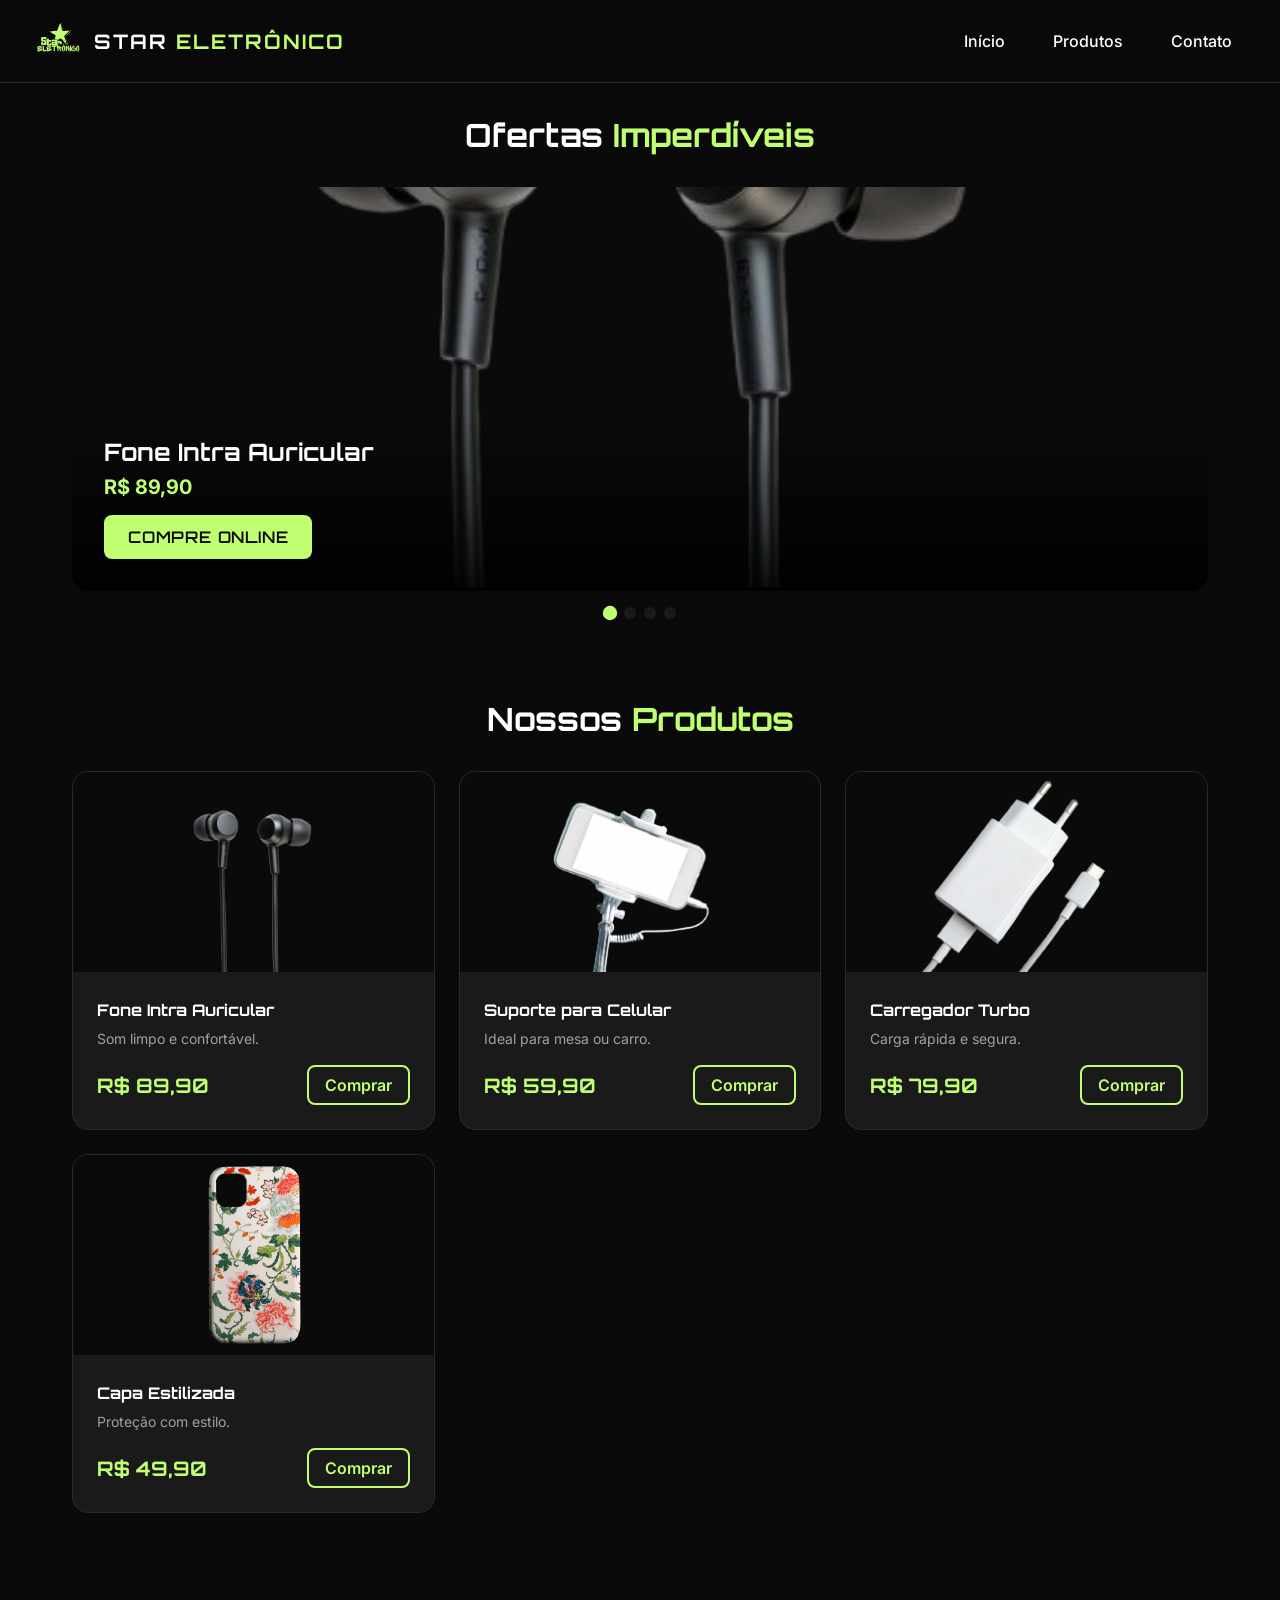
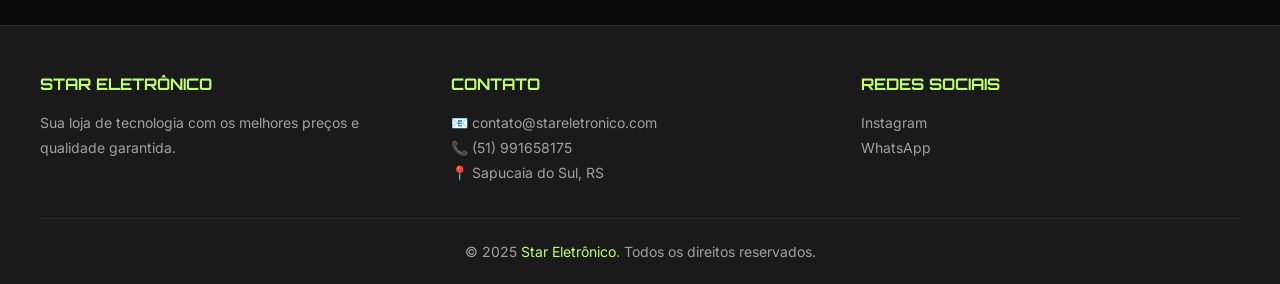
==== index.html @ 9b37cdba "repo star" ====
<!DOCTYPE html>
<html lang="pt-BR">
<head>
  <meta charset="UTF-8">
  <meta name="viewport" content="width=device-width, initial-scale=1.0">
  <title>Star Eletrônico | Sua Loja de Tecnologia</title>
  <meta name="description" content="Star Eletrônico - Sua loja de eletrônicos com os melhores preços.">

  <!-- Fonts -->
  <link href="https://fonts.googleapis.com/css2?family=Orbitron:wght@400;700;900&family=Inter:wght@400;500;600&display=swap" rel="stylesheet">

  <!-- CSS -->
  <link rel="stylesheet" href="style.css">
</head>
<body>

<!-- ================= NAVBAR ================= -->
<nav class="navbar">
  <div class="navbar-brand">
    <img src="logo.png" alt="Star Eletrônico" class="navbar-logo">
    <div class="navbar-title">STAR <span>ELETRÔNICO</span></div>
  </div>
  <div class="navbar-links">
    <a href="#inicio">Início</a>
    <a href="#produtos">Produtos</a>
    <a href="#contato">Contato</a>
  </div>
</nav>

<!-- ================= CAROUSEL ================= -->
<section class="carousel-section" id="inicio">
  <h2>Ofertas <span>Imperdíveis</span></h2>

  <div class="carousel-container">
    <div class="carousel-track" id="carouselTrack">

      <!-- Slide 1 -->
      <div class="carousel-slide">
        <img src="foneintra.jpg" alt="Fone Intra Auricular">
        <div class="carousel-overlay">
          <h3>Fone Intra Auricular</h3>
          <p>R$ 89,90</p>
          <a class="btn-primary"
             href="https://wa.me/5551991658175?text=Olá,%20tenho%20interesse%20no%20produto:%20Fone%20Intra%20Auricular"
             target="_blank">
            Compre Online
          </a>
        </div>
      </div>

      <!-- Slide 2 -->
      <div class="carousel-slide">
        <img src="suporte.jpg" alt="Suporte para Celular">
        <div class="carousel-overlay">
          <h3>Suporte para Celular</h3>
          <p>R$ 59,90</p>
          <a class="btn-primary"
             href="https://wa.me/5551991658175?text=Olá,%20tenho%20interesse%20no%20produto:%20Suporte%20para%20Celular"
             target="_blank">
            Compre Online
          </a>
        </div>
      </div>

      <!-- Slide 3 -->
      <div class="carousel-slide">
        <img src="carregador.jpg" alt="Carregador Turbo">
        <div class="carousel-overlay">
          <h3>Carregador Turbo</h3>
          <p>R$ 79,90</p>
          <a class="btn-primary"
             href="https://wa.me/5551991658175?text=Olá,%20tenho%20interesse%20no%20produto:%20Carregador%20Turbo"
             target="_blank">
            Compre Online
          </a>
        </div>
      </div>

      <!-- Slide 4 -->
      <div class="carousel-slide">
        <img src="pelicula.jpg" alt="Película Premium">
        <div class="carousel-overlay">
          <h3>Película Premium</h3>
          <p>R$ 39,90</p>
          <a class="btn-primary"
             href="https://wa.me/5551991658175?text=Olá,%20tenho%20interesse%20no%20produto:%20Película%20Premium"
             target="_blank">
            Compre Online
          </a>
        </div>
      </div>

    </div>
  </div>

  <!-- Dots -->
  <div class="carousel-dots" id="carouselDots"></div>
</section>

<!-- ================= PRODUCTS ================= -->
<section class="products-section" id="produtos">
  <h2>Nossos <span>Produtos</span></h2>

  <div class="products-grid">

    <div class="product-card">
      <img src="foneintra.jpg" alt="Fone Intra Auricular">
      <div class="product-info">
        <h3>Fone Intra Auricular</h3>
        <p>Som limpo e confortável.</p>
        <div class="product-price">
          <span class="price">R$ 89,90</span>
          <a class="btn-buy"
             href="https://wa.me/5551991658175?text=Olá,%20tenho%20interesse%20no%20produto:%20Fone%20Intra%20Auricular"
             target="_blank">
            Comprar
          </a>
        </div>
      </div>
    </div>

    <div class="product-card">
      <img src="suporte.jpg" alt="Suporte para Celular">
      <div class="product-info">
        <h3>Suporte para Celular</h3>
        <p>Ideal para mesa ou carro.</p>
        <div class="product-price">
          <span class="price">R$ 59,90</span>
          <a class="btn-buy"
             href="https://wa.me/5551991658175?text=Olá,%20tenho%20interesse%20no%20produto:%20Suporte%20para%20Celular"
             target="_blank">
            Comprar
          </a>
        </div>
      </div>
    </div>

    <div class="product-card">
      <img src="carregador.jpg" alt="Carregador Turbo">
      <div class="product-info">
        <h3>Carregador Turbo</h3>
        <p>Carga rápida e segura.</p>
        <div class="product-price">
          <span class="price">R$ 79,90</span>
          <a class="btn-buy"
             href="https://wa.me/5551991658175?text=Olá,%20tenho%20interesse%20no%20produto:%20Carregador%20Turbo"
             target="_blank">
            Comprar
          </a>
        </div>
      </div>
    </div>

    <div class="product-card">
      <img src="capa.jpg" alt="Capa Estilizada">
      <div class="product-info">
        <h3>Capa Estilizada</h3>
        <p>Proteção com estilo.</p>
        <div class="product-price">
          <span class="price">R$ 49,90</span>
          <a class="btn-buy"
             href="https://wa.me/5551991658175?text=Olá,%20tenho%20interesse%20no%20produto:%20Capa%20Estilizada"
             target="_blank">
            Comprar
          </a>
        </div>
      </div>
    </div>

  </div>
</section>

<!-- ================= FOOTER (IDÊNTICO AO SEGUNDO CÓDIGO) ================= -->
<footer id="contato">
  <div class="footer-content">
    <div class="footer-section">
      <h4>STAR ELETRÔNICO</h4>
      <p>Sua loja de tecnologia com os melhores preços e qualidade garantida.</p>
    </div>

    <div class="footer-section">
      <h4>CONTATO</h4>
      <p>📧 contato@stareletronico.com</p>
      <p>📞 (51) 991658175</p>
      <p>📍 Sapucaia do Sul, RS</p>
    </div>

    

    <div class="footer-section">
      <h4>REDES SOCIAIS</h4>
      <a href="https://www.instagram.com/stareletronicos__">Instagram</a>
      <a href="https://wa.me/5551991658175">WhatsApp</a>
    </div>
  </div>

  <div class="footer-bottom">
    © 2025 <span>Star Eletrônico</span>. Todos os direitos reservados.
  </div>
</footer>

<!-- JS -->
<script src="script.js"></script>
</body>
</html>
---- style.css ----
* {
  margin: 0;
  padding: 0;
  box-sizing: border-box;
}

:root {
  --primary: #c1ff72;
  --background: #0a0a0a;
  --foreground: #ffffff;
  --muted: #1a1a1a;
  --muted-foreground: #a1a1a1;
  --border: #2a2a2a;
}

body {
  font-family: 'Inter', sans-serif;
  background-color: var(--background);
  color: var(--foreground);
  min-height: 100vh;
}

/* ================= NAVBAR ================= */
.navbar {
  display: flex;
  justify-content: space-between;
  align-items: center;
  padding: 1rem 2rem;
  background: rgba(10, 10, 10, 0.95);
  border-bottom: 1px solid var(--border);
  position: sticky;
  top: 0;
  z-index: 100;
  backdrop-filter: blur(10px);
}

.navbar-brand {
  display: flex;
  align-items: center;
  gap: 0.75rem;
}

.navbar-logo {
  height: 50px;
  width: auto;
}

.navbar-title {
  font-family: 'Orbitron', sans-serif;
  font-weight: 700;
  font-size: 1.25rem;
  letter-spacing: 0.1em;
}

.navbar-title span {
  color: var(--primary);
}

.navbar-links {
  display: flex;
  gap: 1rem;
}

.navbar-links a {
  color: var(--foreground);
  text-decoration: none;
  padding: 0.5rem 1rem;
  border-radius: 6px;
  transition: all 0.3s ease;
  font-weight: 500;
}

.navbar-links a:hover {
  background: var(--primary);
  color: var(--background);
}

/* ================= CAROUSEL ================= */
.carousel-section {
  padding: 2rem;
  max-width: 1200px;
  margin: 0 auto;
}

.carousel-section h2 {
  font-family: 'Orbitron', sans-serif;
  font-size: 2rem;
  text-align: center;
  margin-bottom: 2rem;
}

.carousel-section h2 span {
  color: var(--primary);
}

.carousel-container {
  position: relative;
  overflow: hidden;
  border-radius: 16px;
}

.carousel-track {
  display: flex;
  transition: transform 0.5s ease;
}

.carousel-slide {
  min-width: 100%;
  position: relative;
}

.carousel-slide img {
  width: 100%;
  height: 400px;
  object-fit: cover;
  border-radius: 16px;
}

.carousel-overlay {
  position: absolute;
  bottom: 0;
  left: 0;
  right: 0;
  padding: 2rem;
  background: linear-gradient(transparent, rgba(0,0,0,0.9));
  border-radius: 0 0 16px 16px;
}

.carousel-overlay h3 {
  font-family: 'Orbitron', sans-serif;
  font-size: 1.5rem;
  margin-bottom: 0.5rem;
}

.carousel-overlay p {
  color: var(--primary);
  font-size: 1.25rem;
  font-weight: 700;
  margin-bottom: 1rem;
}

.btn-primary {
  background: var(--primary);
  color: var(--background);
  border: none;
  padding: 0.75rem 1.5rem;
  border-radius: 8px;
  font-weight: 600;
  cursor: pointer;
  transition: all 0.3s ease;
  font-family: 'Orbitron', sans-serif;
  text-transform: uppercase;
  letter-spacing: 0.05em;
  text-decoration: none;
  display: inline-block;
}

.btn-primary:hover {
  transform: scale(1.05);
  box-shadow: 0 0 20px rgba(193, 255, 114, 0.5);
}

.carousel-dots {
  display: flex;
  justify-content: center;
  gap: 0.5rem;
  margin-top: 1rem;
}

.carousel-dot {
  width: 12px;
  height: 12px;
  border-radius: 50%;
  background: var(--muted);
  border: none;
  cursor: pointer;
  transition: all 0.3s ease;
}

.carousel-dot.active {
  background: var(--primary);
  transform: scale(1.2);
}

/* ================= PRODUCTS ================= */
.products-section {
  padding: 3rem 2rem;
  max-width: 1200px;
  margin: 0 auto;
}

.products-section h2 {
  font-family: 'Orbitron', sans-serif;
  font-size: 2rem;
  text-align: center;
  margin-bottom: 2rem;
}

.products-section h2 span {
  color: var(--primary);
}

.products-grid {
  display: grid;
  grid-template-columns: repeat(auto-fill, minmax(280px, 1fr));
  gap: 1.5rem;
}

.product-card {
  background: var(--muted);
  border-radius: 16px;
  overflow: hidden;
  border: 1px solid var(--border);
  transition: all 0.3s ease;
}

.product-card:hover {
  transform: translateY(-8px);
  border-color: var(--primary);
  box-shadow: 0 20px 40px rgba(193, 255, 114, 0.1);
}

/* 🔧 AJUSTE TÉCNICO – IMAGENS PADRONIZADAS */
.product-card img {
  width: 100%;
  height: 200px;
  object-fit: contain;
  background: #0a0a0a;
}

.product-info {
  padding: 1.5rem;
}

.product-info h3 {
  font-family: 'Orbitron', sans-serif;
  font-size: 1rem;
  margin-bottom: 0.5rem;
}

.product-info p {
  color: var(--muted-foreground);
  font-size: 0.875rem;
  margin-bottom: 1rem;
  line-height: 1.5;
}

.product-price {
  display: flex;
  align-items: center;
  justify-content: space-between;
}

.price {
  color: var(--primary);
  font-size: 1.25rem;
  font-weight: 700;
  font-family: 'Orbitron', sans-serif;
}

.btn-buy {
  background: transparent;
  color: var(--primary);
  border: 2px solid var(--primary);
  padding: 0.5rem 1rem;
  border-radius: 8px;
  font-weight: 600;
  cursor: pointer;
  transition: all 0.3s ease;
  text-decoration: none;
}

.btn-buy:hover {
  background: var(--primary);
  color: var(--background);
}

/* ================= FOOTER ================= */
footer {
  background: var(--muted);
  border-top: 1px solid var(--border);
  padding: 3rem 2rem 1.5rem;
  margin-top: 4rem;
}

.footer-content {
  max-width: 1200px;
  margin: 0 auto;
  display: grid;
  grid-template-columns: repeat(auto-fit, minmax(200px, 1fr));
  gap: 2rem;
}

.footer-section h4 {
  font-family: 'Orbitron', sans-serif;
  color: var(--primary);
  margin-bottom: 1rem;
  font-size: 1rem;
}

.footer-section p,
.footer-section a {
  color: var(--muted-foreground);
  font-size: 0.875rem;
  line-height: 1.8;
  text-decoration: none;
  display: block;
}

.footer-section a:hover {
  color: var(--primary);
}

.footer-bottom {
  max-width: 1200px;
  margin: 2rem auto 0;
  padding-top: 1.5rem;
  border-top: 1px solid var(--border);
  text-align: center;
  color: var(--muted-foreground);
  font-size: 0.875rem;
}

.footer-bottom span {
  color: var(--primary);
}

/* ================= RESPONSIVE ================= */
@media (max-width: 768px) {
  .navbar {
    flex-direction: column;
    gap: 1rem;
  }

  .navbar-links {
    flex-wrap: wrap;
    justify-content: center;
  }

  .carousel-slide img {
    height: 250px;
  }

  .carousel-overlay h3 {
    font-size: 1.125rem;
  }
}
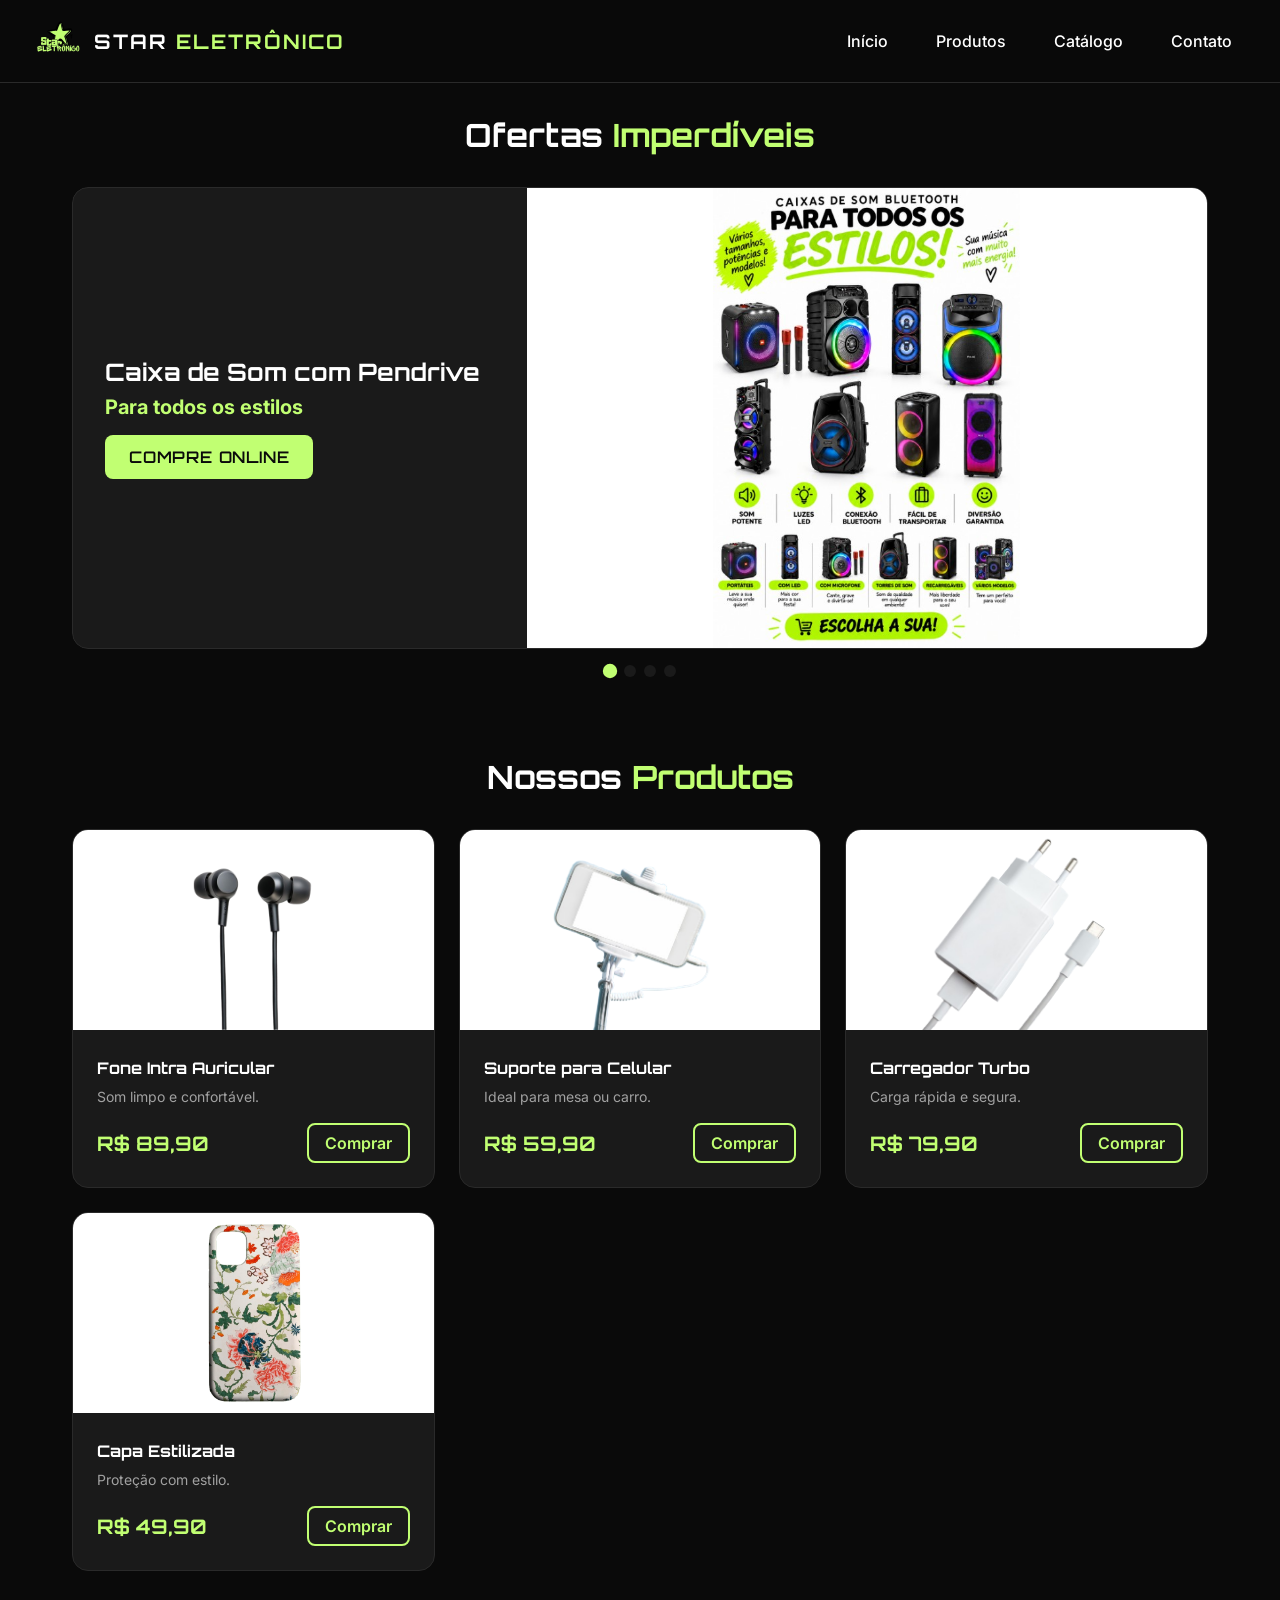
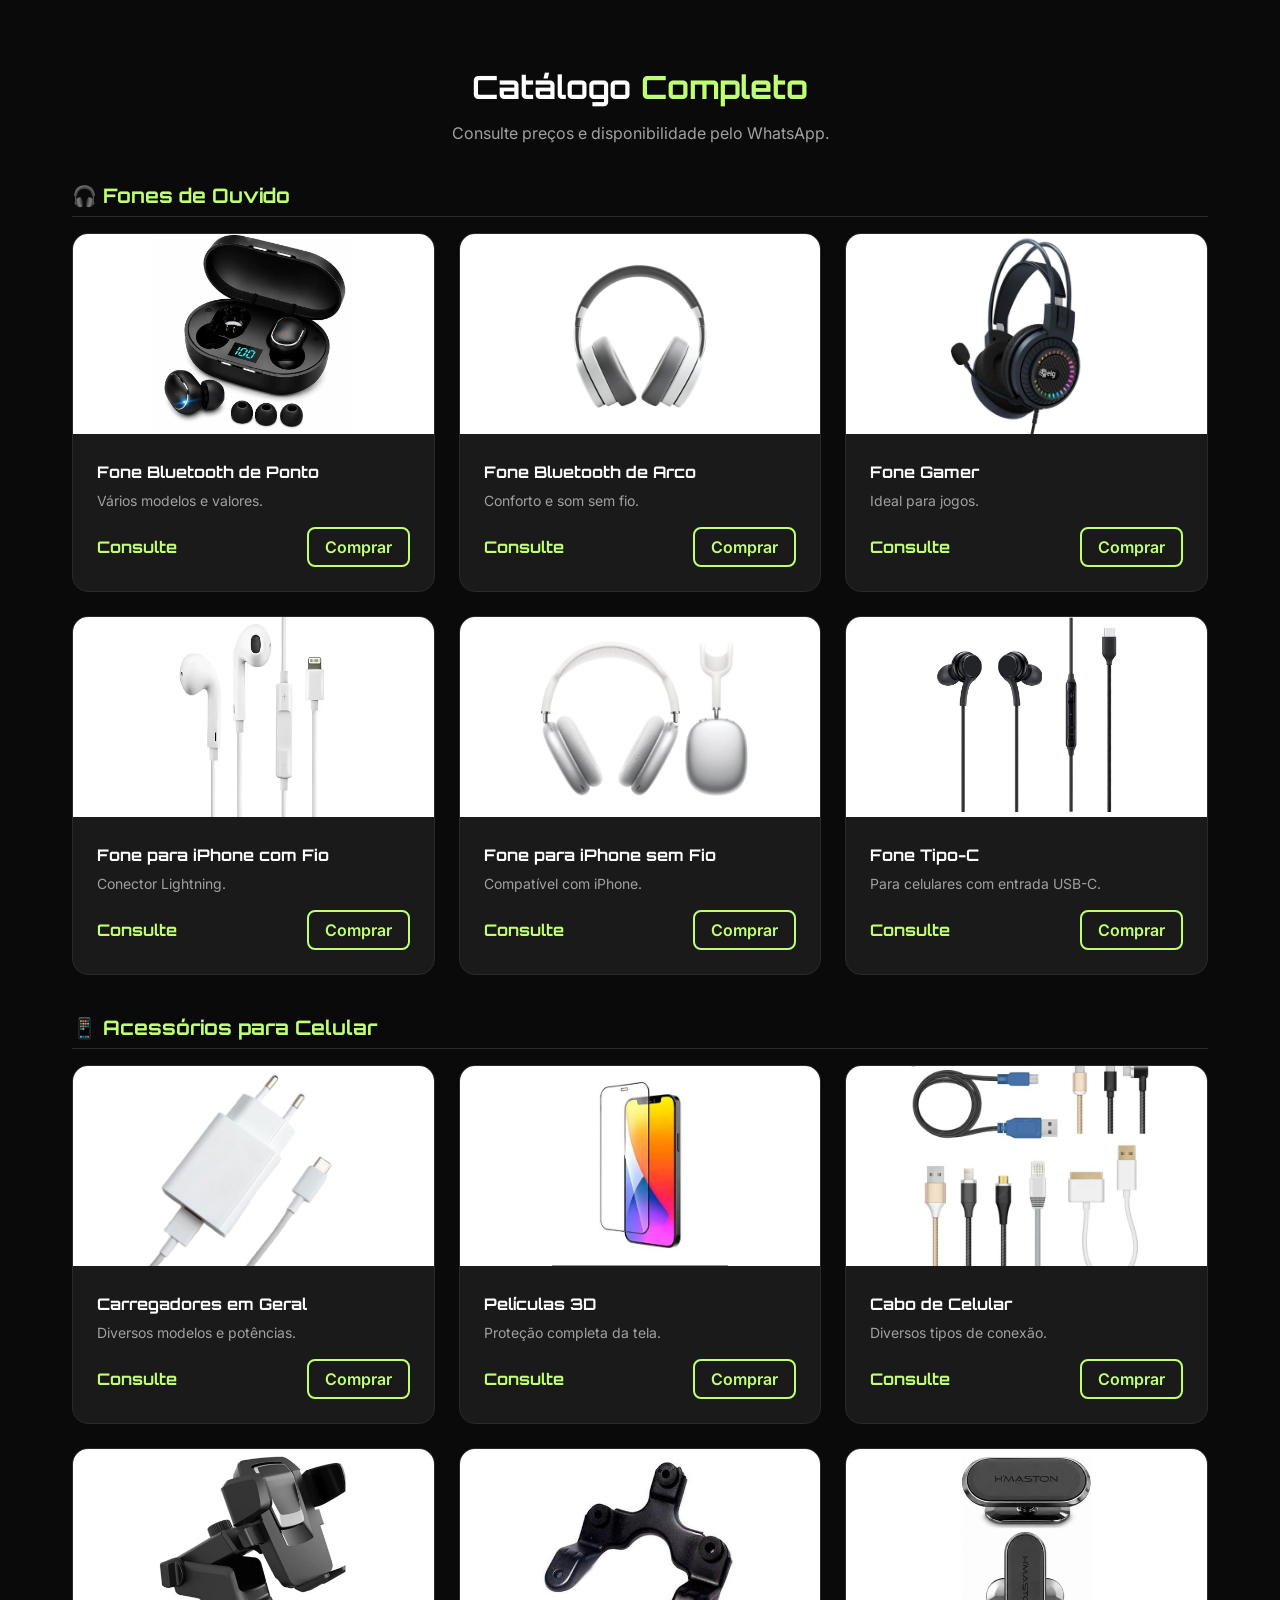
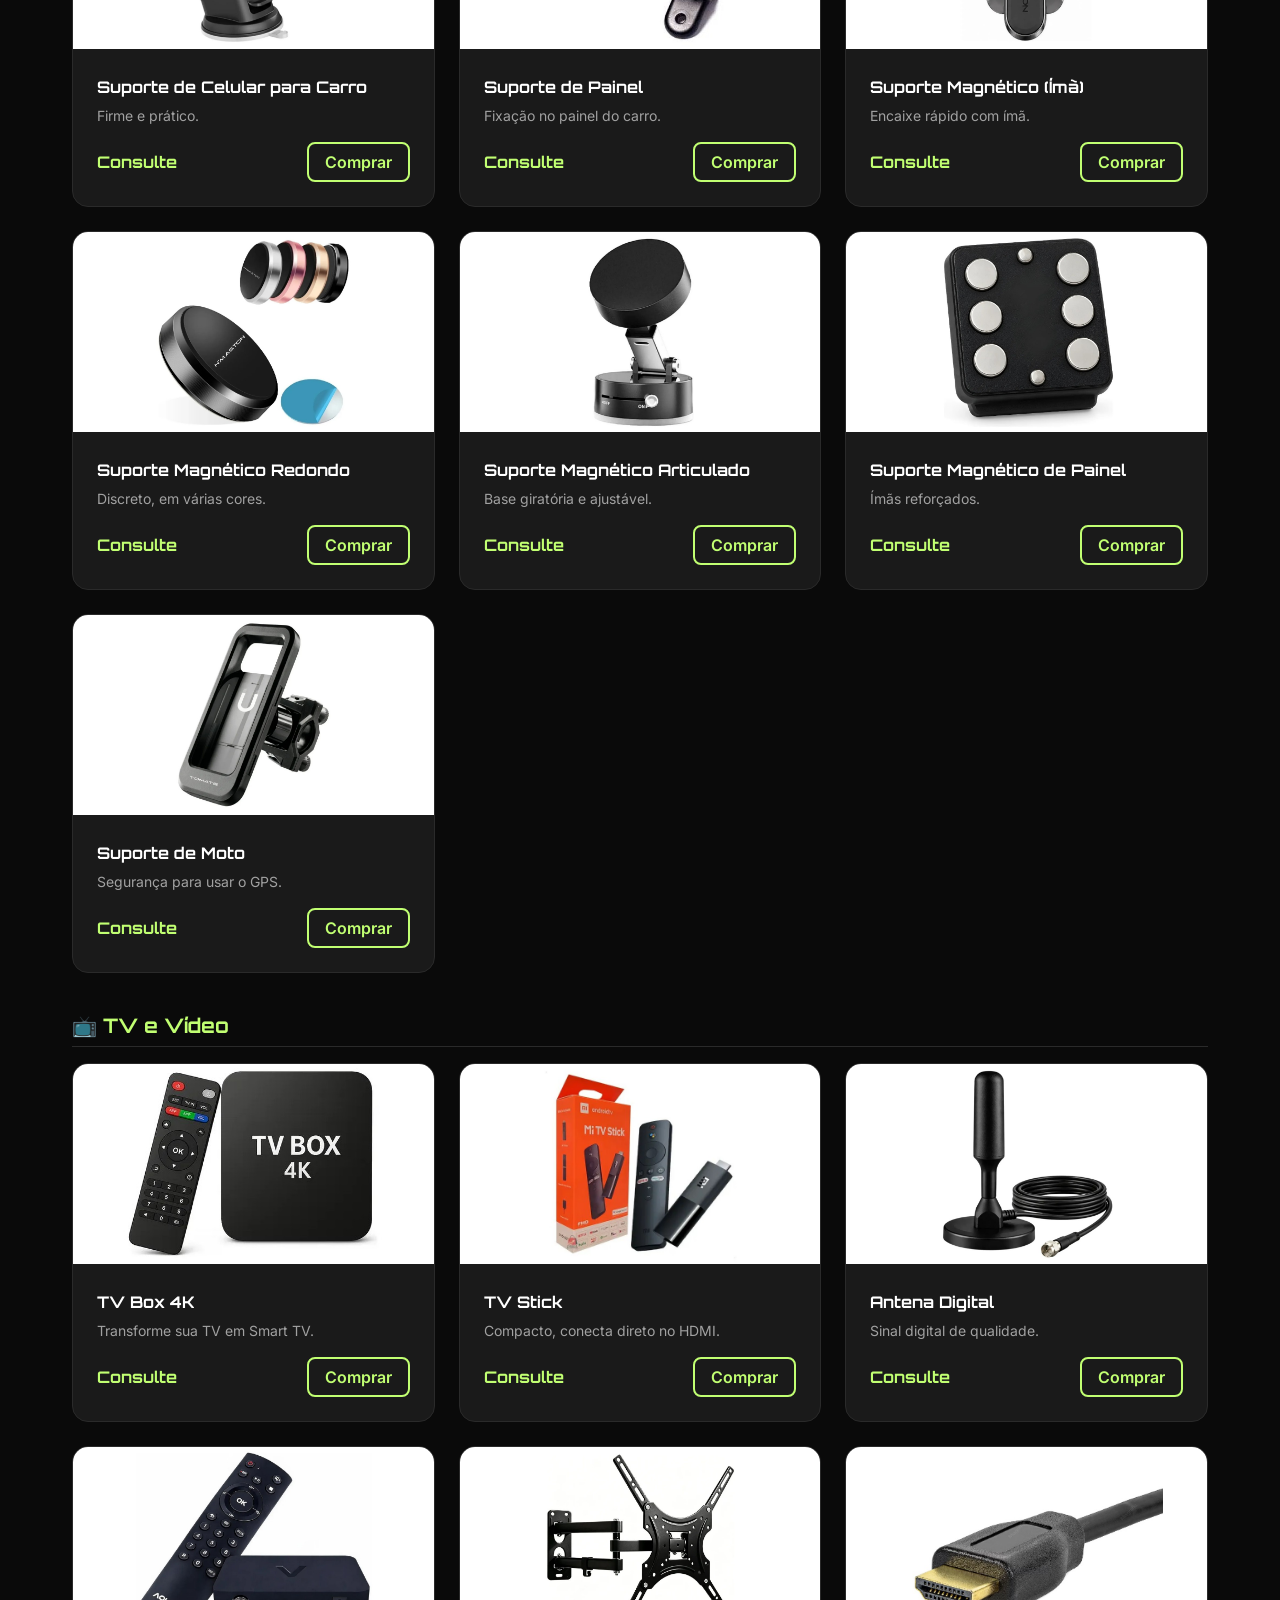
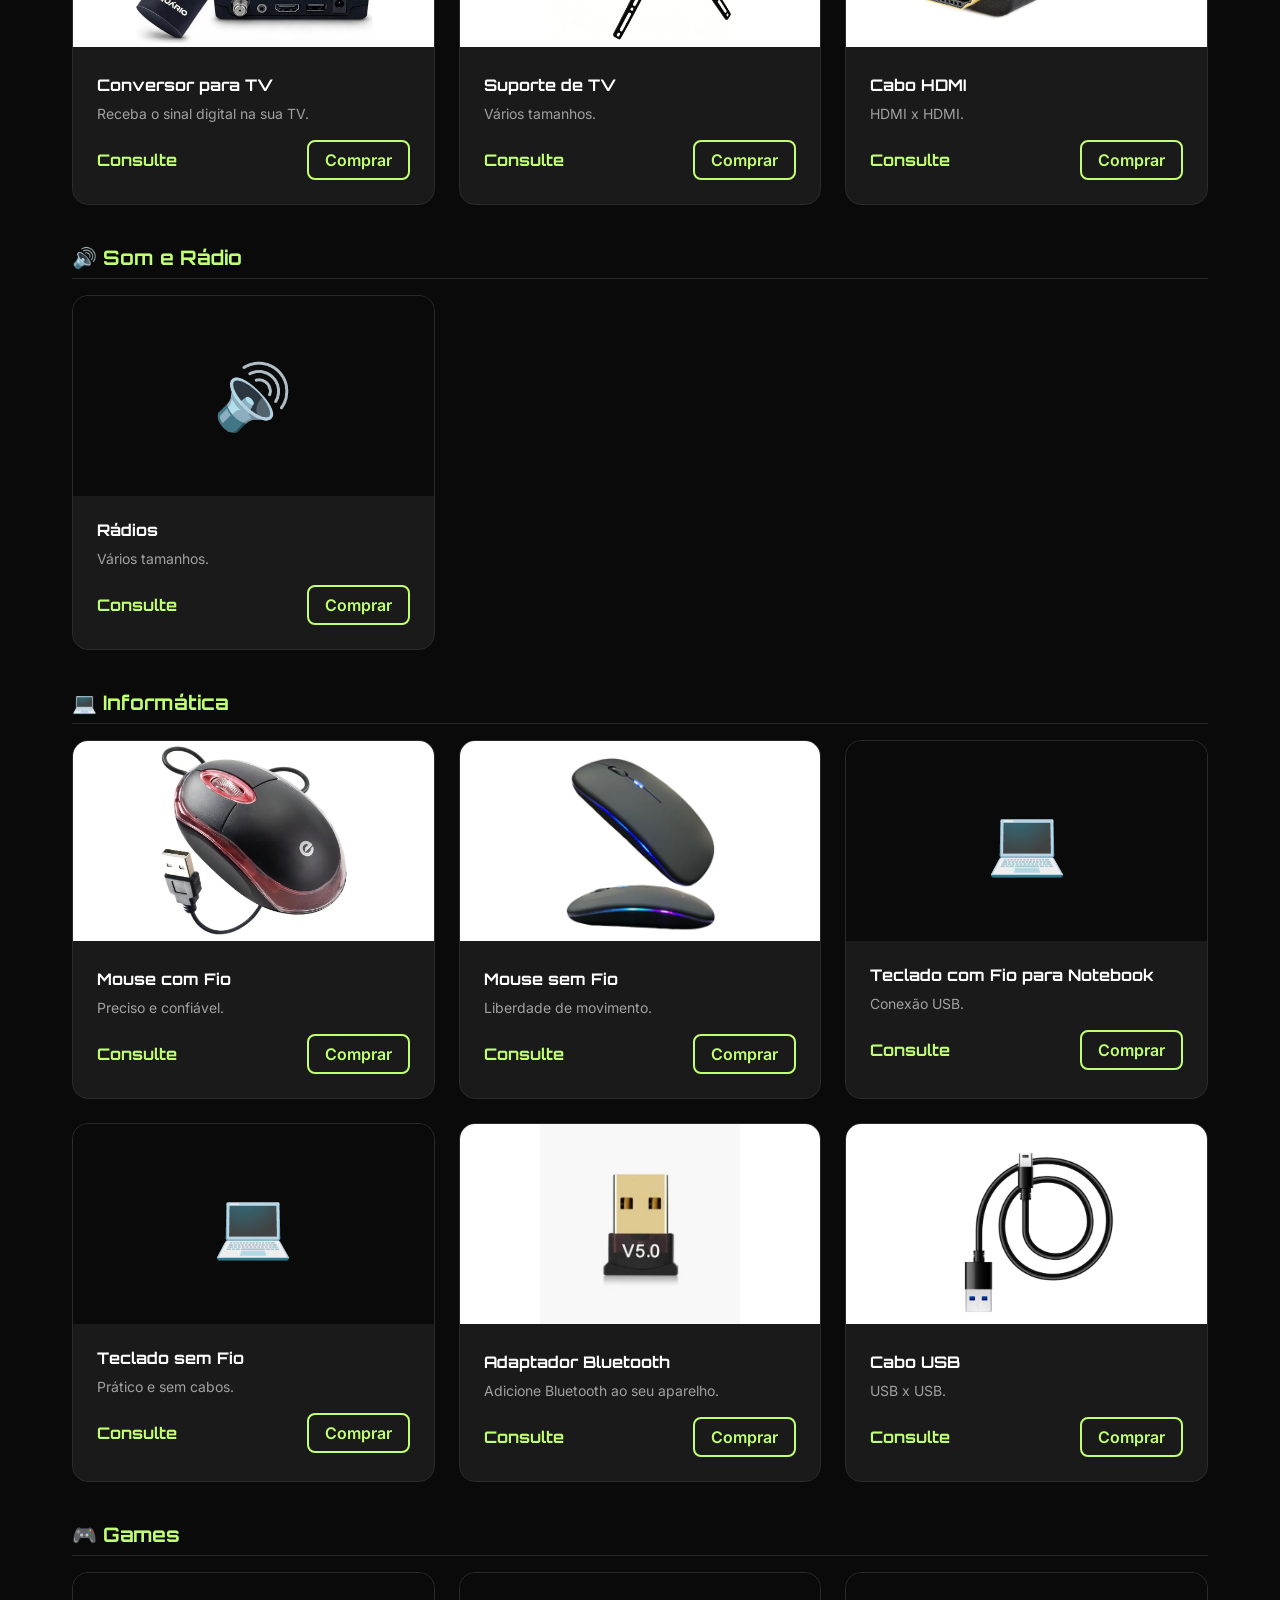
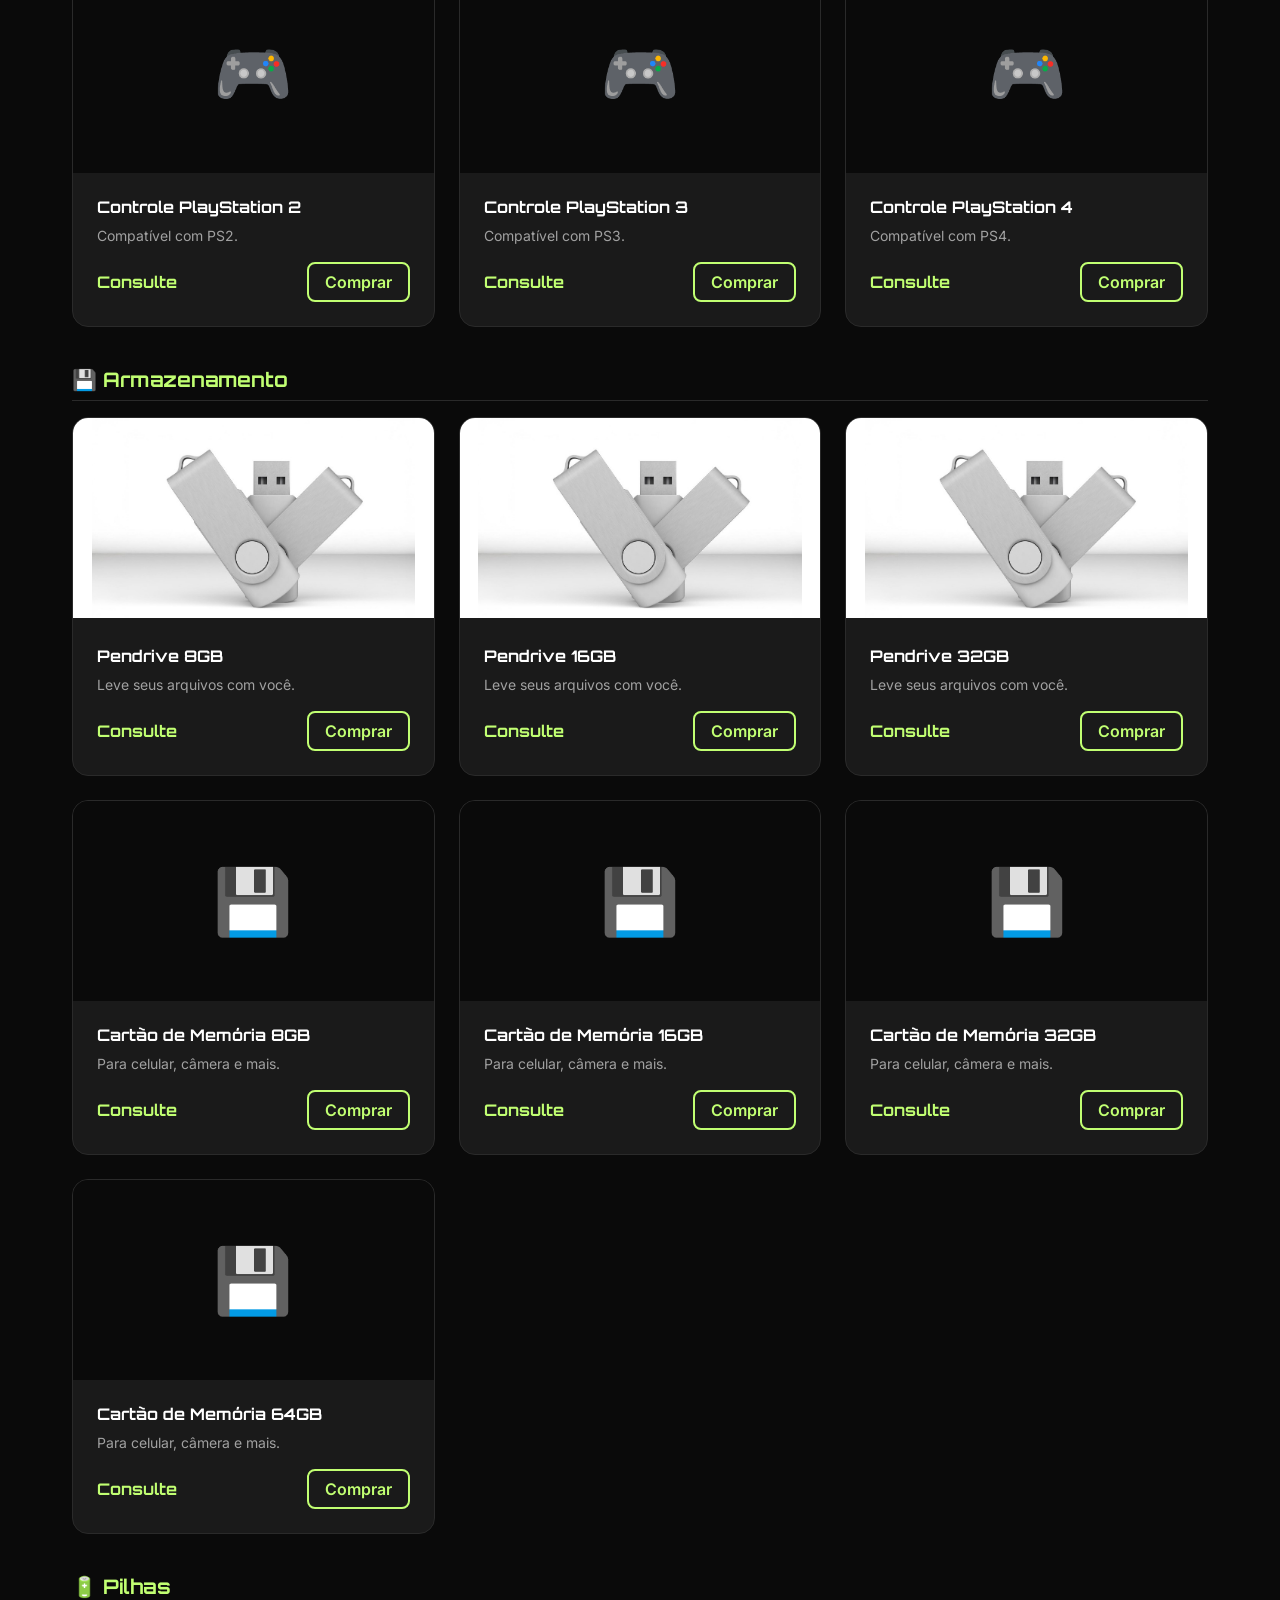
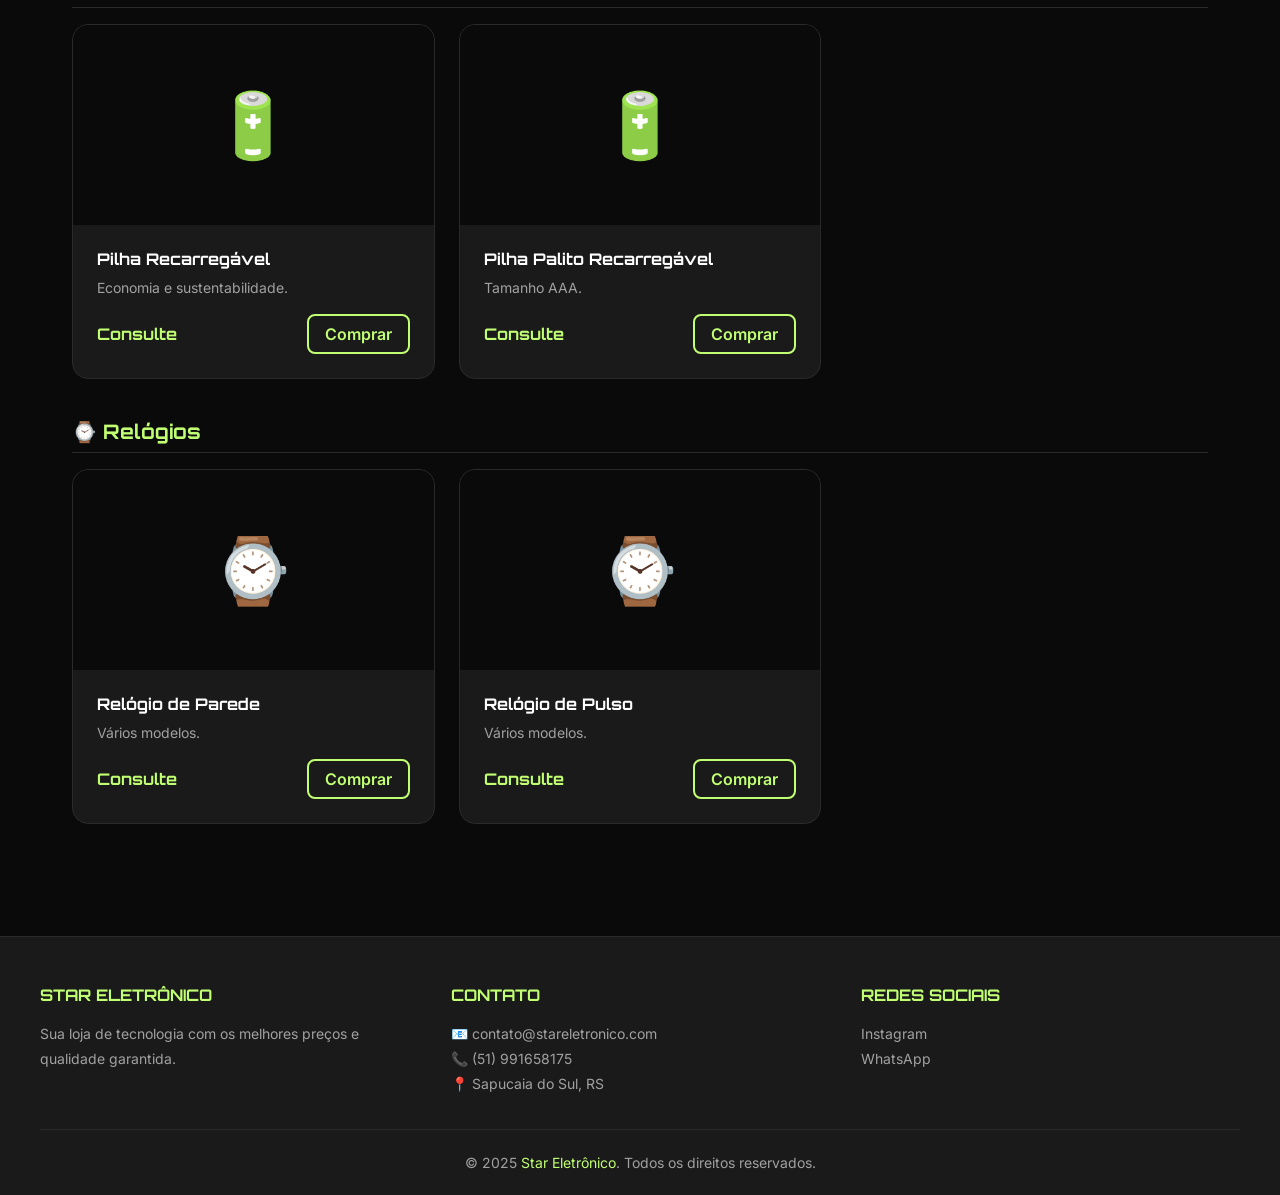
==== commit 47c80938: "Atualiza catálogo e carrossel com as novas imagens - Carrossel com os banners de caixa de som, capas" ====
--- a/index.html
+++ b/index.html
@@ -23,6 +23,7 @@
   <div class="navbar-links">
     <a href="#inicio">Início</a>
     <a href="#produtos">Produtos</a>
+    <a href="#catalogo">Catálogo</a>
     <a href="#contato">Contato</a>
   </div>
 </nav>
@@ -36,12 +37,12 @@
 
       <!-- Slide 1 -->
       <div class="carousel-slide">
-        <img src="foneintra.jpg" alt="Fone Intra Auricular">
-        <div class="carousel-overlay">
-          <h3>Fone Intra Auricular</h3>
-          <p>R$ 89,90</p>
-          <a class="btn-primary"
-             href="https://wa.me/5551991658175?text=Olá,%20tenho%20interesse%20no%20produto:%20Fone%20Intra%20Auricular"
+        <img src="imagens/cxa%20de%20som.jpg" alt="Caixa de Som com Pendrive">
+        <div class="carousel-overlay">
+          <h3>Caixa de Som com Pendrive</h3>
+          <p>Para todos os estilos</p>
+          <a class="btn-primary"
+             href="https://wa.me/5551991658175?text=Olá,%20tenho%20interesse%20no%20produto:%20Caixa%20de%20Som%20com%20Pendrive"
              target="_blank">
             Compre Online
           </a>
@@ -50,12 +51,12 @@
 
       <!-- Slide 2 -->
       <div class="carousel-slide">
-        <img src="suporte.jpg" alt="Suporte para Celular">
-        <div class="carousel-overlay">
-          <h3>Suporte para Celular</h3>
-          <p>R$ 59,90</p>
-          <a class="btn-primary"
-             href="https://wa.me/5551991658175?text=Olá,%20tenho%20interesse%20no%20produto:%20Suporte%20para%20Celular"
+        <img src="imagens/capas%20de%20telefone.png" alt="Capas de Celular">
+        <div class="carousel-overlay">
+          <h3>Capas de Celular</h3>
+          <p>Para todos os modelos</p>
+          <a class="btn-primary"
+             href="https://wa.me/5551991658175?text=Olá,%20tenho%20interesse%20no%20produto:%20Capas%20de%20Celular"
              target="_blank">
             Compre Online
           </a>
@@ -64,12 +65,12 @@
 
       <!-- Slide 3 -->
       <div class="carousel-slide">
-        <img src="carregador.jpg" alt="Carregador Turbo">
-        <div class="carousel-overlay">
-          <h3>Carregador Turbo</h3>
-          <p>R$ 79,90</p>
-          <a class="btn-primary"
-             href="https://wa.me/5551991658175?text=Olá,%20tenho%20interesse%20no%20produto:%20Carregador%20Turbo"
+        <img src="imagens/fone%20blotoo%20ponto.png" alt="Fone Bluetooth de Ponto">
+        <div class="carousel-overlay">
+          <h3>Fone Bluetooth de Ponto</h3>
+          <p>Vários modelos e marcas</p>
+          <a class="btn-primary"
+             href="https://wa.me/5551991658175?text=Olá,%20tenho%20interesse%20no%20produto:%20Fone%20Bluetooth%20de%20Ponto"
              target="_blank">
             Compre Online
           </a>
@@ -78,12 +79,12 @@
 
       <!-- Slide 4 -->
       <div class="carousel-slide">
-        <img src="pelicula.jpg" alt="Película Premium">
-        <div class="carousel-overlay">
-          <h3>Película Premium</h3>
-          <p>R$ 39,90</p>
-          <a class="btn-primary"
-             href="https://wa.me/5551991658175?text=Olá,%20tenho%20interesse%20no%20produto:%20Película%20Premium"
+        <img src="imagens/Controles%20de%20TV.jpg" alt="Controles de TV">
+        <div class="carousel-overlay">
+          <h3>Controles de TV</h3>
+          <p>Para todos os aparelhos</p>
+          <a class="btn-primary"
+             href="https://wa.me/5551991658175?text=Olá,%20tenho%20interesse%20no%20produto:%20Controles%20de%20TV"
              target="_blank">
             Compre Online
           </a>
@@ -168,6 +169,15 @@
     </div>
 
   </div>
+</section>
+
+<!-- ================= CATÁLOGO ================= -->
+<section class="products-section" id="catalogo">
+  <h2>Catálogo <span>Completo</span></h2>
+  <p class="catalog-subtitle">Consulte preços e disponibilidade pelo WhatsApp.</p>
+
+  <!-- Preenchido pelo script.js -->
+  <div id="catalogContainer"></div>
 </section>
 
 <!-- ================= FOOTER (IDÊNTICO AO SEGUNDO CÓDIGO) ================= -->
@@ -189,7 +199,7 @@
 
     <div class="footer-section">
       <h4>REDES SOCIAIS</h4>
-      <a href="https://www.instagram.com/stareletronicos__">Instagram</a>
+      <a href="https://www.instagram.com/stareletronicos_/" target="_blank">Instagram</a>
       <a href="https://wa.me/5551991658175">WhatsApp</a>
     </div>
   </div>
--- a/style.css
+++ b/style.css
@@ -104,26 +104,32 @@
   transition: transform 0.5s ease;
 }
 
+/* Imagem inteira (sem corte) à direita, texto à esquerda */
 .carousel-slide {
   min-width: 100%;
-  position: relative;
+  display: grid;
+  grid-template-columns: 2fr 3fr;
+  background: var(--muted);
+  border: 1px solid var(--border);
+  border-radius: 16px;
+  overflow: hidden;
 }
 
 .carousel-slide img {
+  order: 2;
   width: 100%;
-  height: 400px;
-  object-fit: cover;
-  border-radius: 16px;
+  height: 460px;
+  object-fit: contain;
+  background: #ffffff;
 }
 
 .carousel-overlay {
-  position: absolute;
-  bottom: 0;
-  left: 0;
-  right: 0;
+  order: 1;
+  display: flex;
+  flex-direction: column;
+  justify-content: center;
+  align-items: flex-start;
   padding: 2rem;
-  background: linear-gradient(transparent, rgba(0,0,0,0.9));
-  border-radius: 0 0 16px 16px;
 }
 
 .carousel-overlay h3 {
@@ -225,7 +231,7 @@
   width: 100%;
   height: 200px;
   object-fit: contain;
-  background: #0a0a0a;
+  background: #ffffff;
 }
 
 .product-info {
@@ -273,6 +279,35 @@
 .btn-buy:hover {
   background: var(--primary);
   color: var(--background);
+}
+
+/* ================= CATÁLOGO ================= */
+.catalog-subtitle {
+  text-align: center;
+  color: var(--muted-foreground);
+  margin: -1rem 0 2rem;
+}
+
+.catalog-category {
+  font-family: 'Orbitron', sans-serif;
+  font-size: 1.25rem;
+  color: var(--primary);
+  margin: 2.5rem 0 1rem;
+  padding-bottom: 0.5rem;
+  border-bottom: 1px solid var(--border);
+}
+
+.product-icon {
+  height: 200px;
+  display: flex;
+  align-items: center;
+  justify-content: center;
+  font-size: 4rem;
+  background: #0a0a0a;
+}
+
+.price-consult {
+  font-size: 1rem;
 }
 
 /* ================= FOOTER ================= */
@@ -337,8 +372,17 @@
     justify-content: center;
   }
 
+  .carousel-slide {
+    grid-template-columns: 1fr;
+  }
+
   .carousel-slide img {
-    height: 250px;
+    order: 0;
+    height: 300px;
+  }
+
+  .carousel-overlay {
+    padding: 1.25rem;
   }
 
   .carousel-overlay h3 {
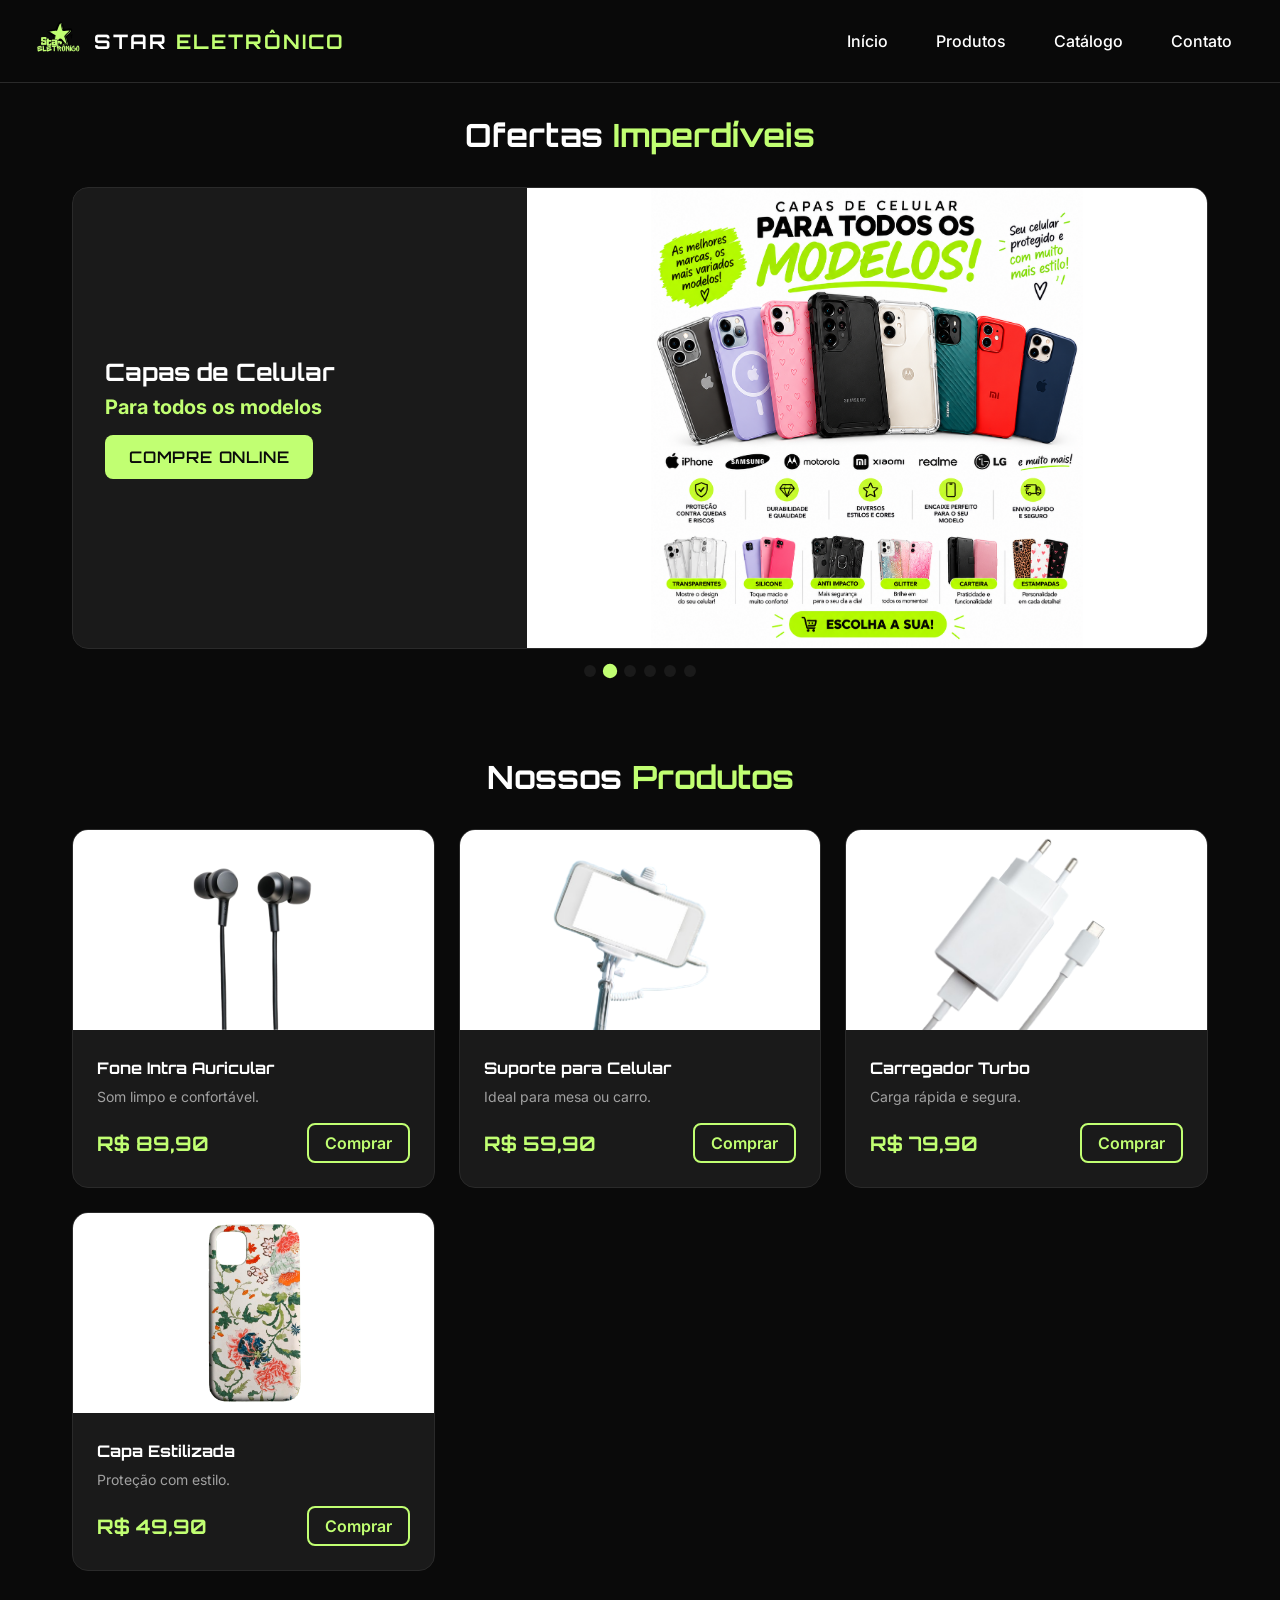
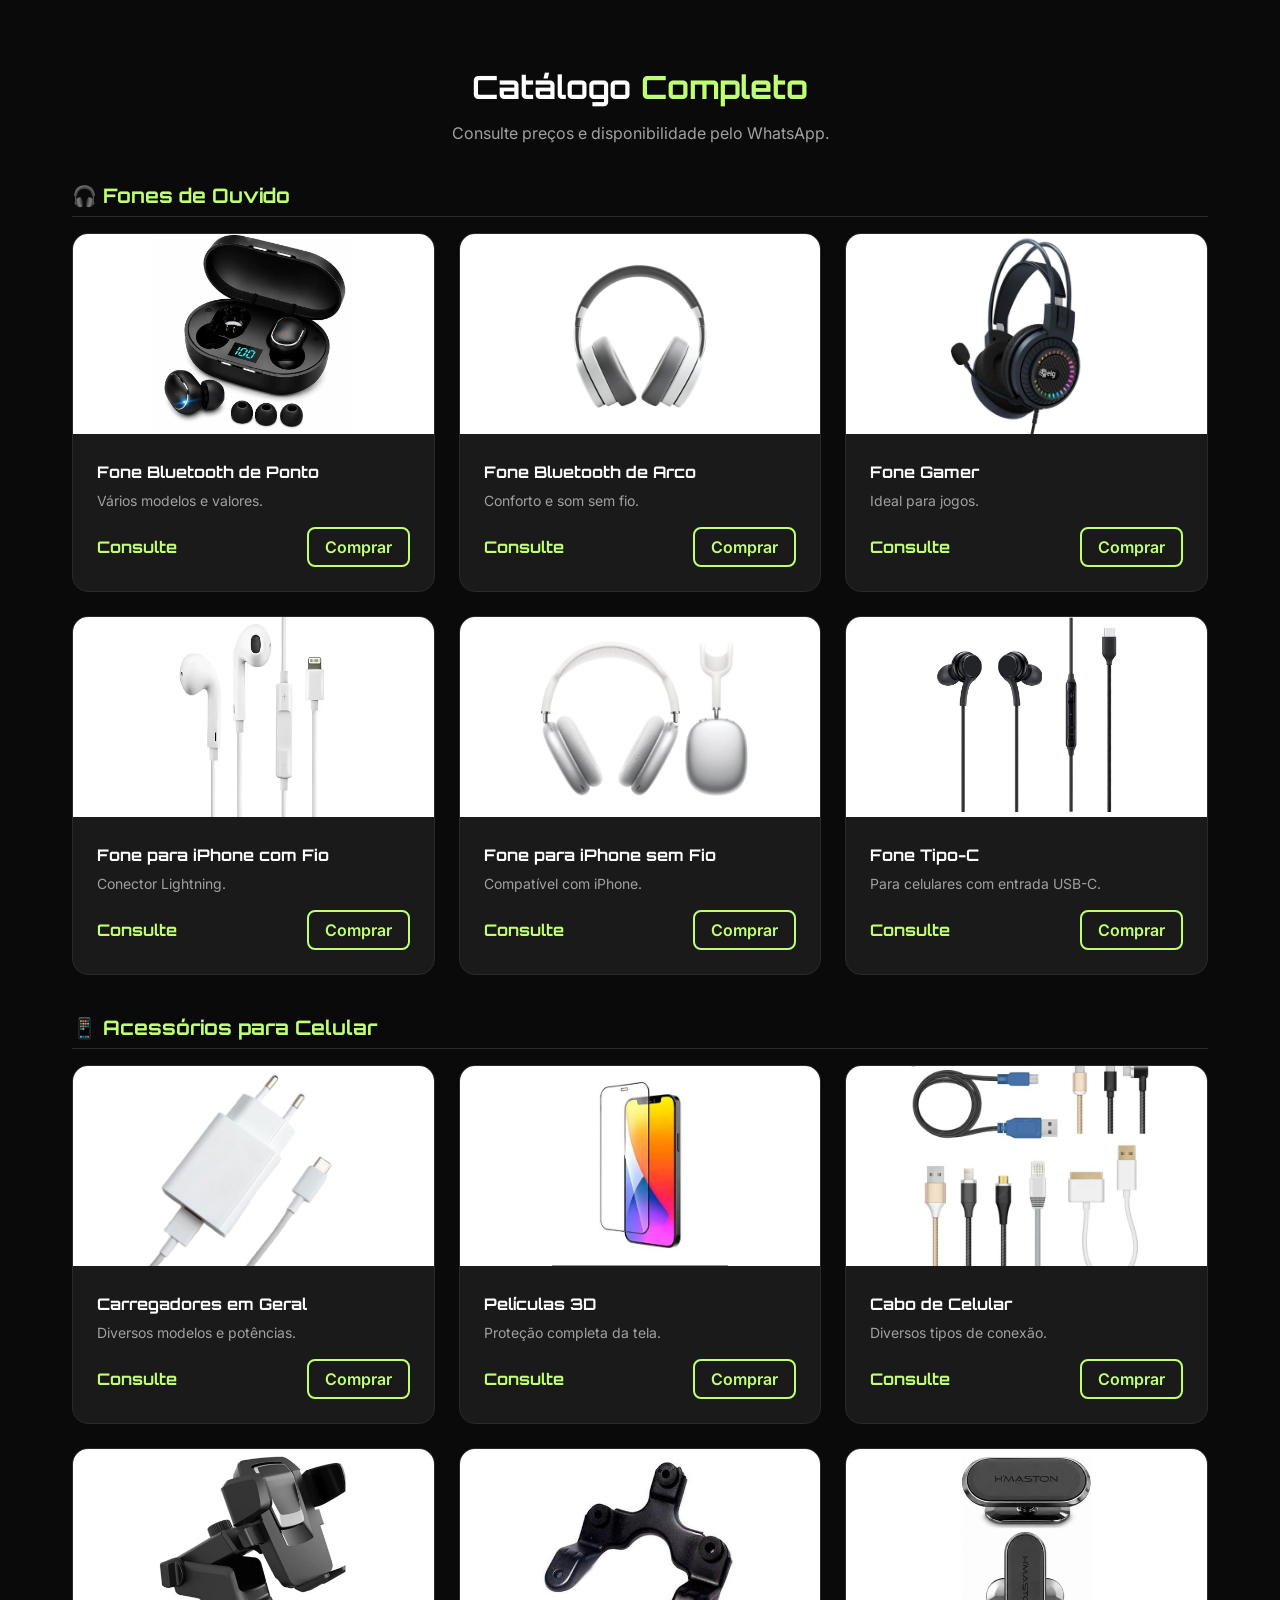
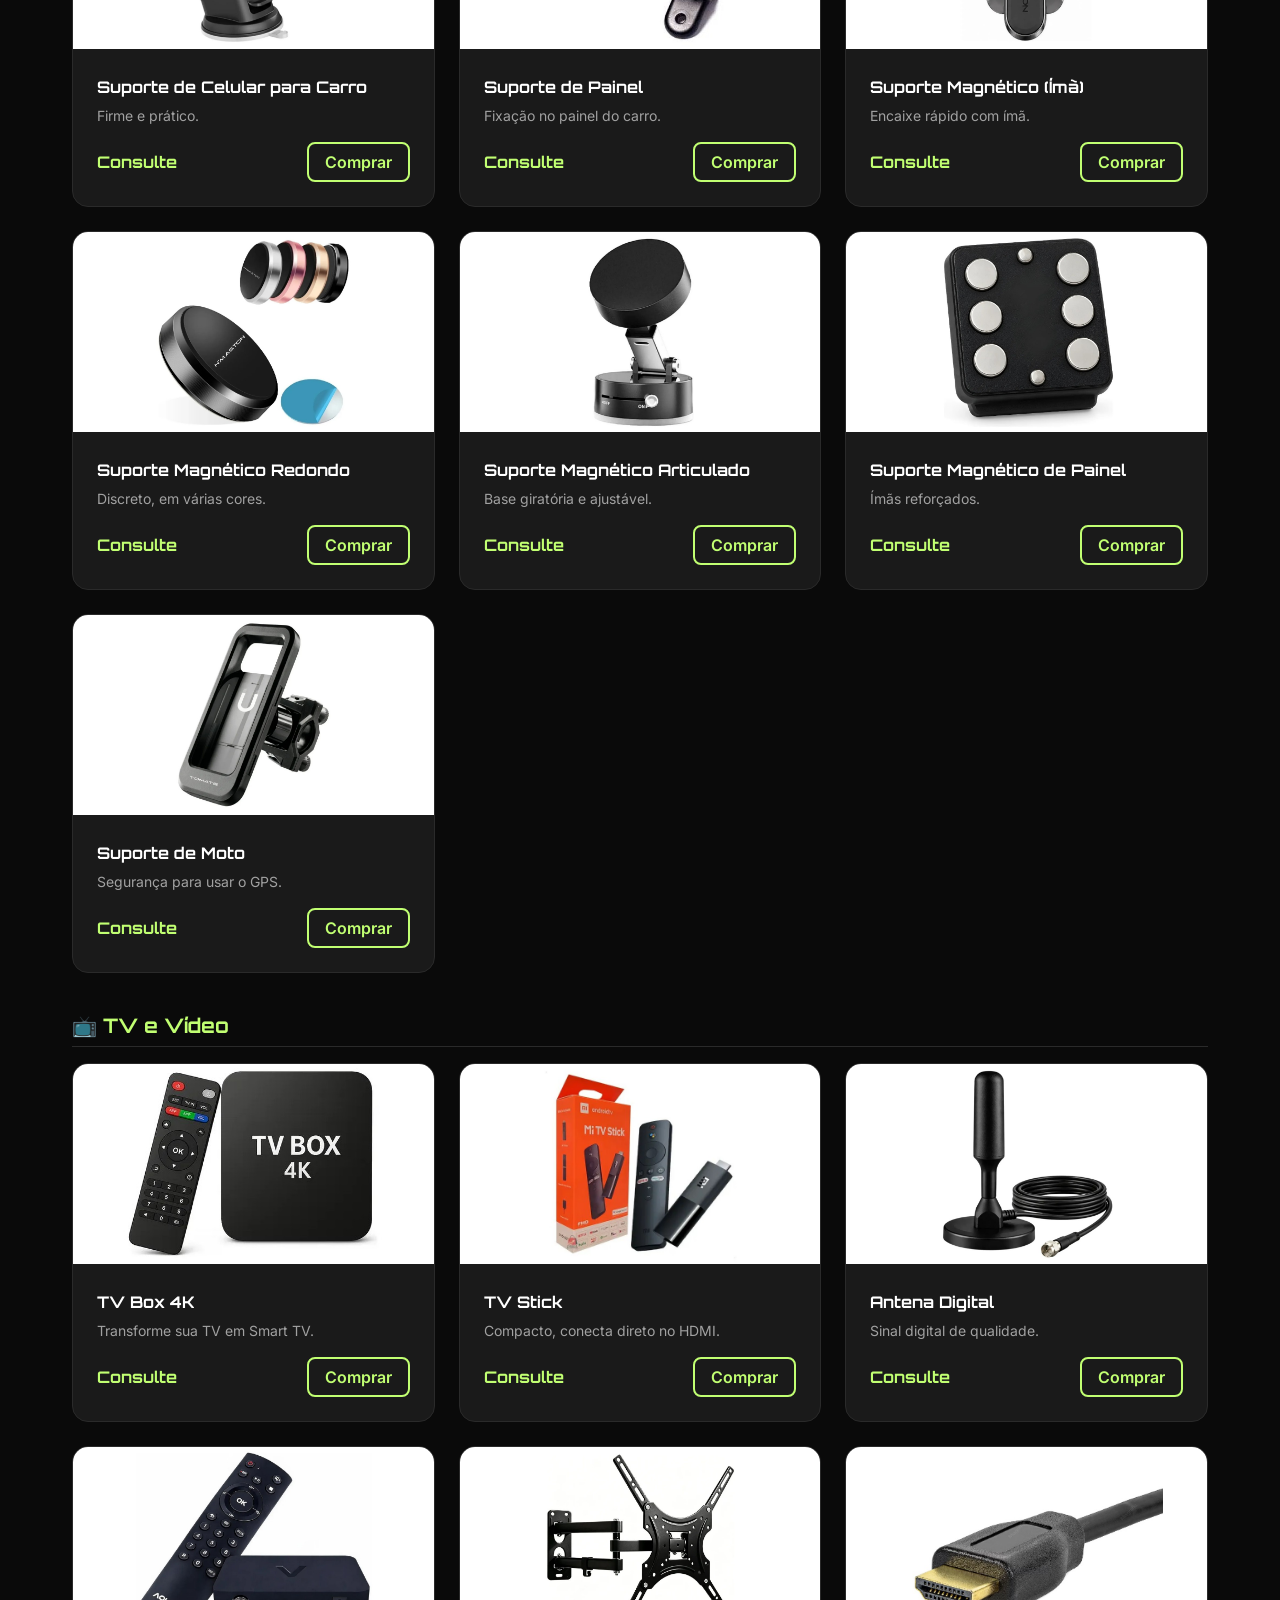
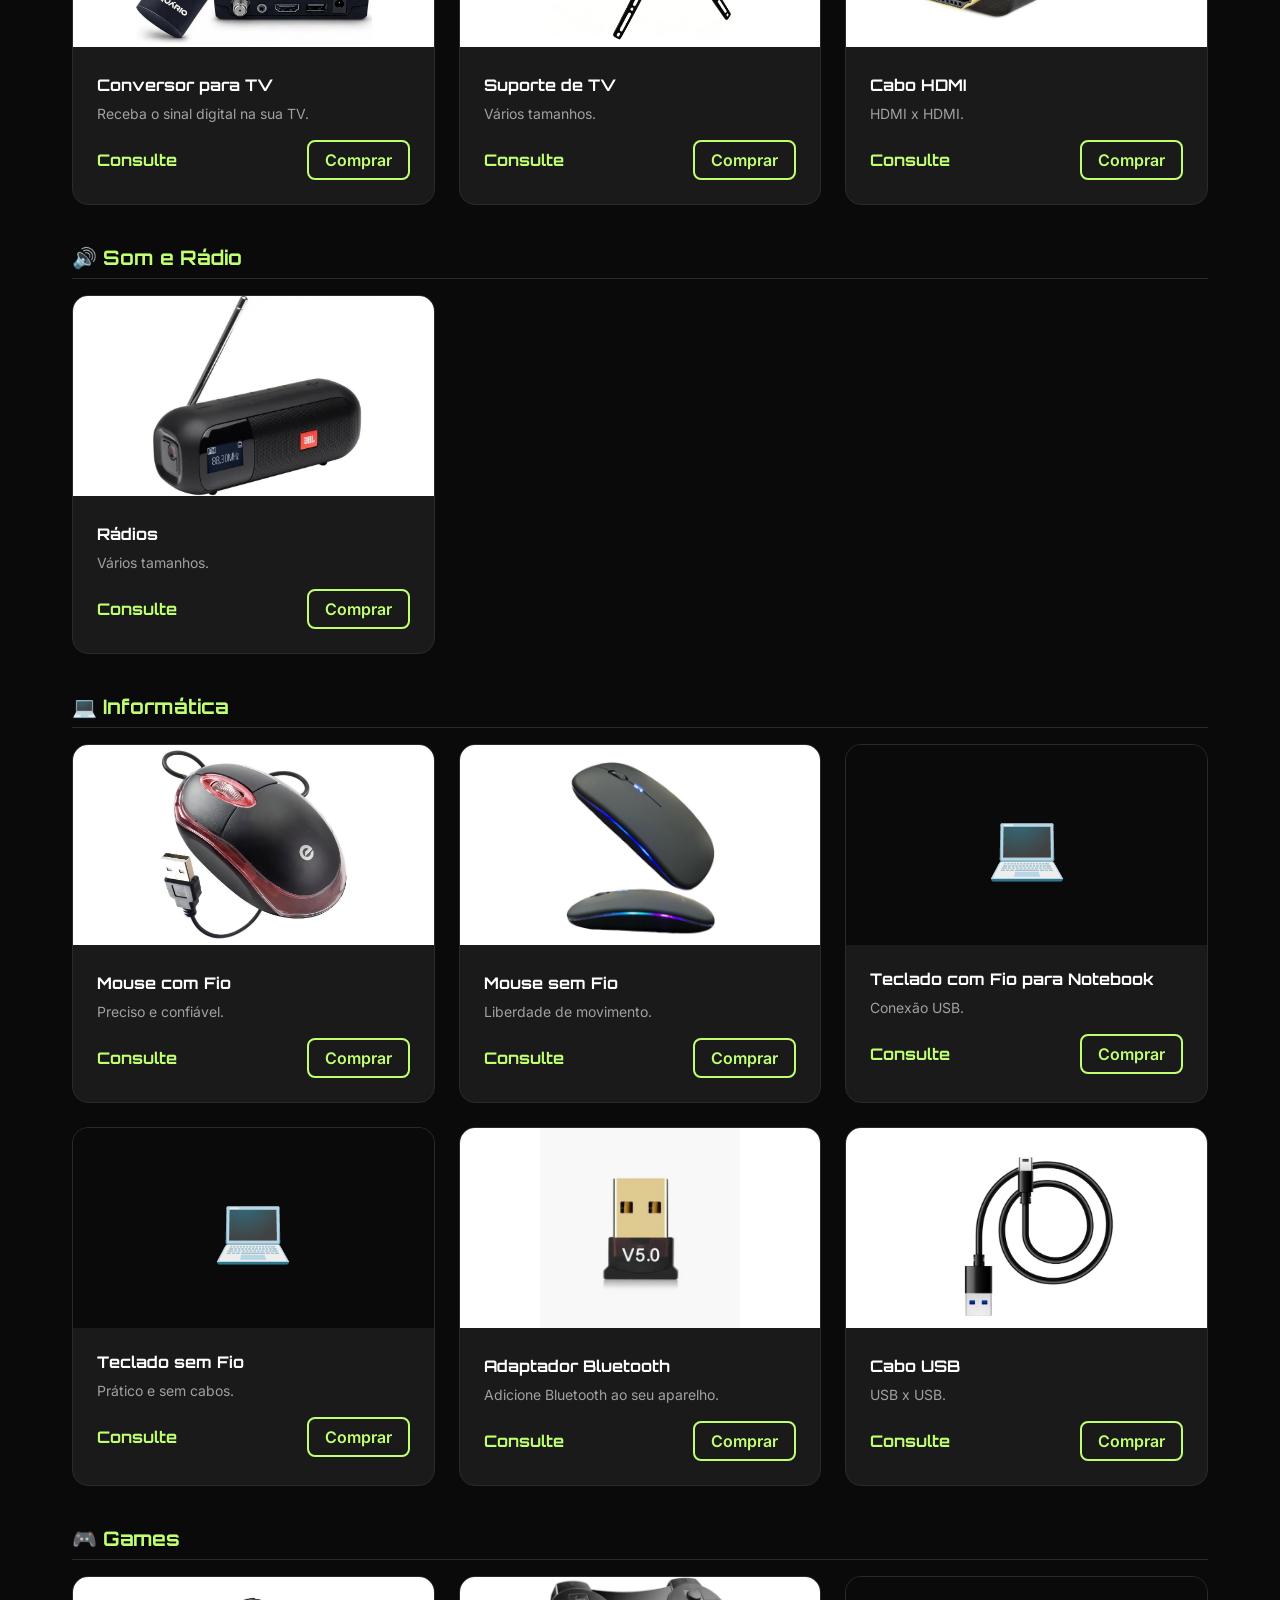
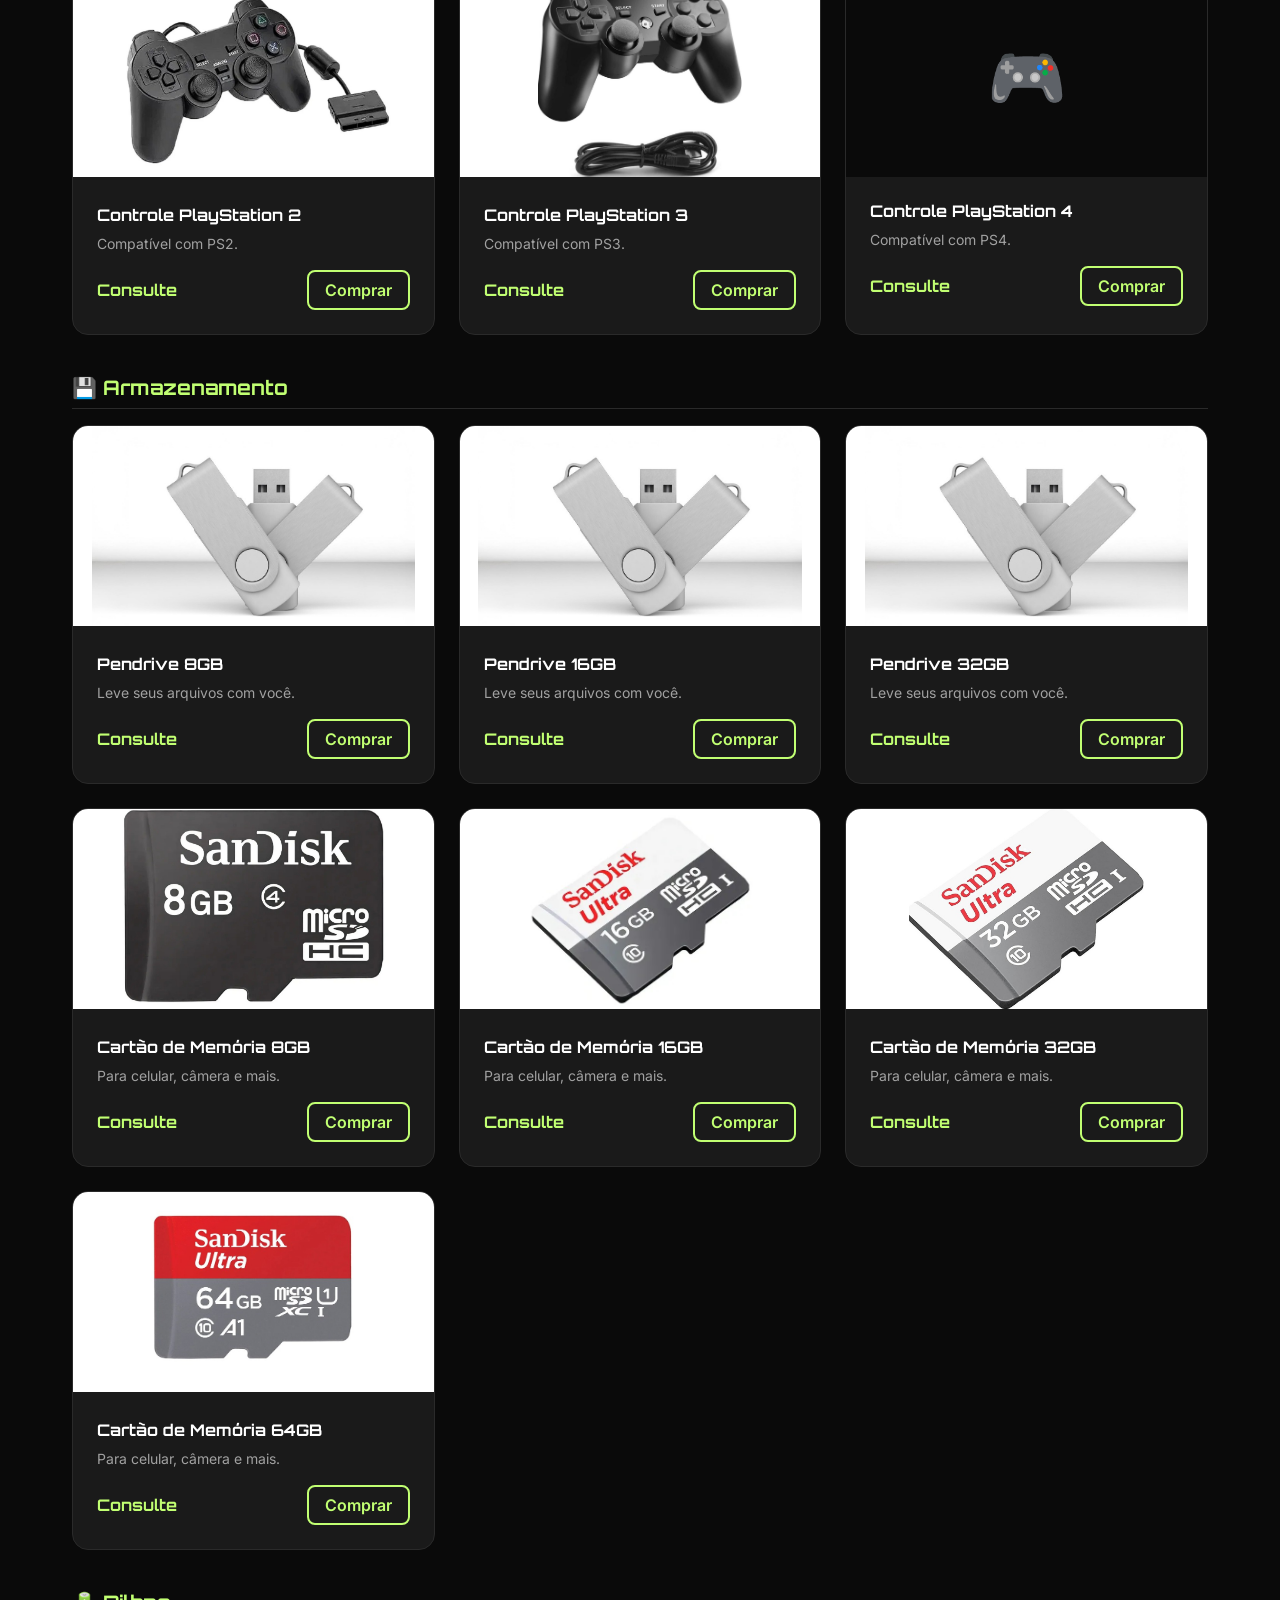
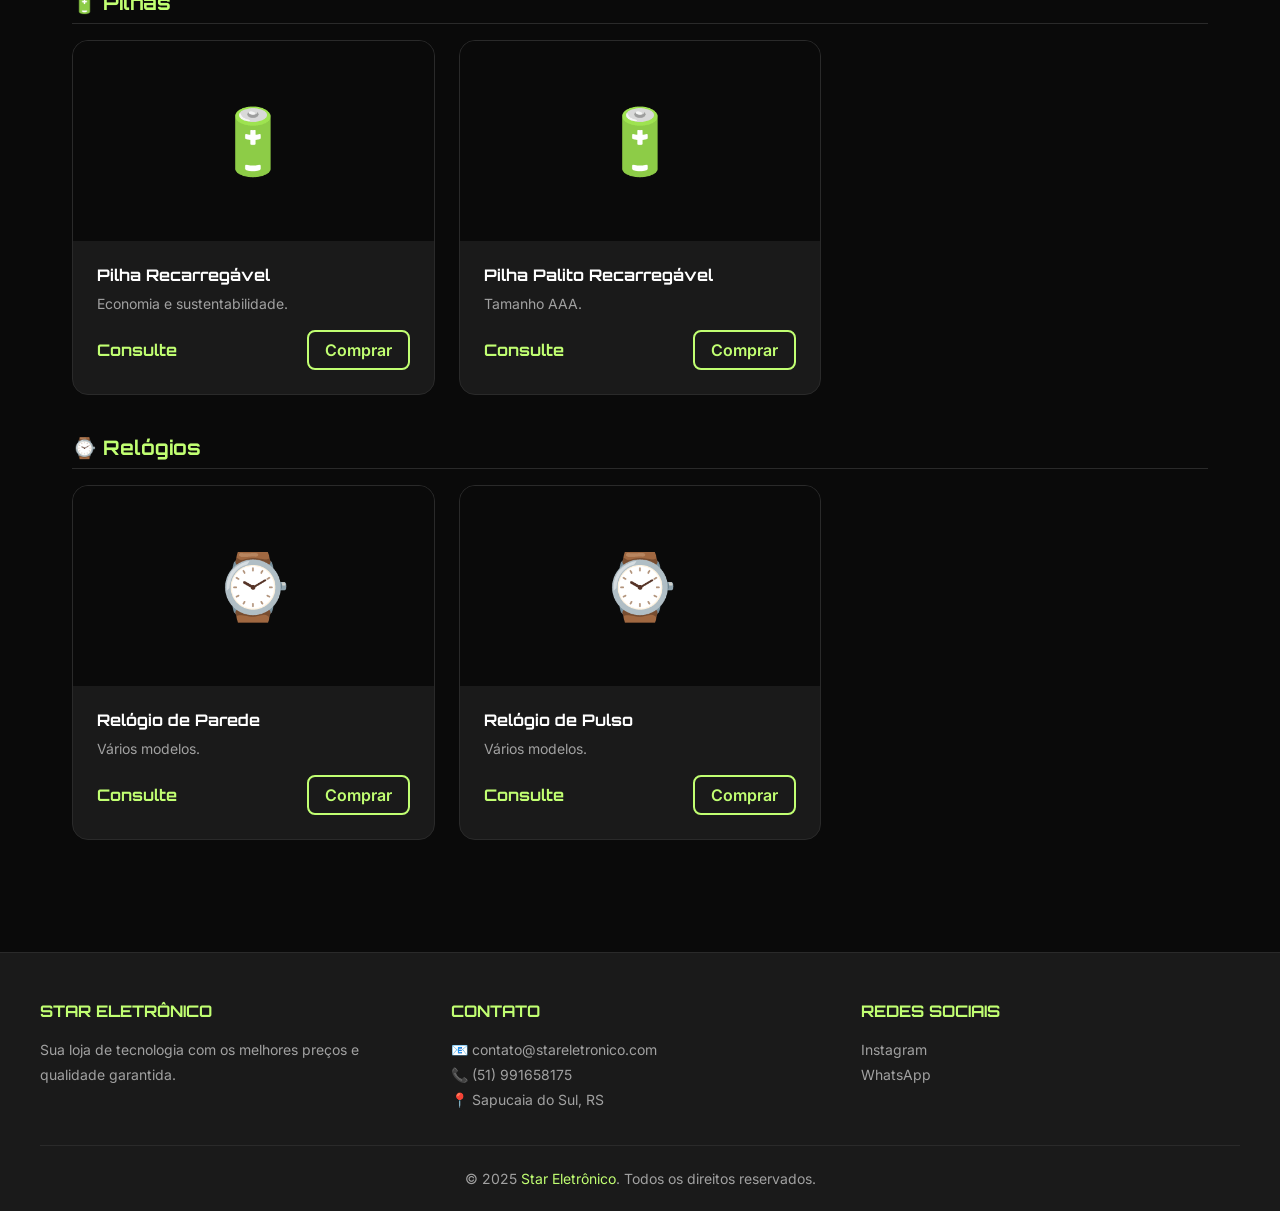
==== commit bd0e897a: "Adiciona pilhas recarregáveis e relógio de pulso ao carrossel Co-Authored-By: Claude Opus 5.5 <norep" ====
--- a/index.html
+++ b/index.html
@@ -91,6 +91,34 @@
         </div>
       </div>
 
+      <!-- Slide 5 -->
+      <div class="carousel-slide">
+        <img src="imagens/Pilhas%20recarregaveis.jpg" alt="Pilhas Recarregáveis">
+        <div class="carousel-overlay">
+          <h3>Pilhas Recarregáveis</h3>
+          <p>De diferentes tamanhos</p>
+          <a class="btn-primary"
+             href="https://wa.me/5551991658175?text=Olá,%20tenho%20interesse%20no%20produto:%20Pilhas%20Recarregáveis"
+             target="_blank">
+            Compre Online
+          </a>
+        </div>
+      </div>
+
+      <!-- Slide 6 -->
+      <div class="carousel-slide">
+        <img src="imagens/Rel%C3%B3gio%20de%20pulso.jpg" alt="Relógio de Pulso">
+        <div class="carousel-overlay">
+          <h3>Relógio de Pulso</h3>
+          <p>Para todos os estilos</p>
+          <a class="btn-primary"
+             href="https://wa.me/5551991658175?text=Olá,%20tenho%20interesse%20no%20produto:%20Relógio%20de%20Pulso"
+             target="_blank">
+            Compre Online
+          </a>
+        </div>
+      </div>
+
     </div>
   </div>
 
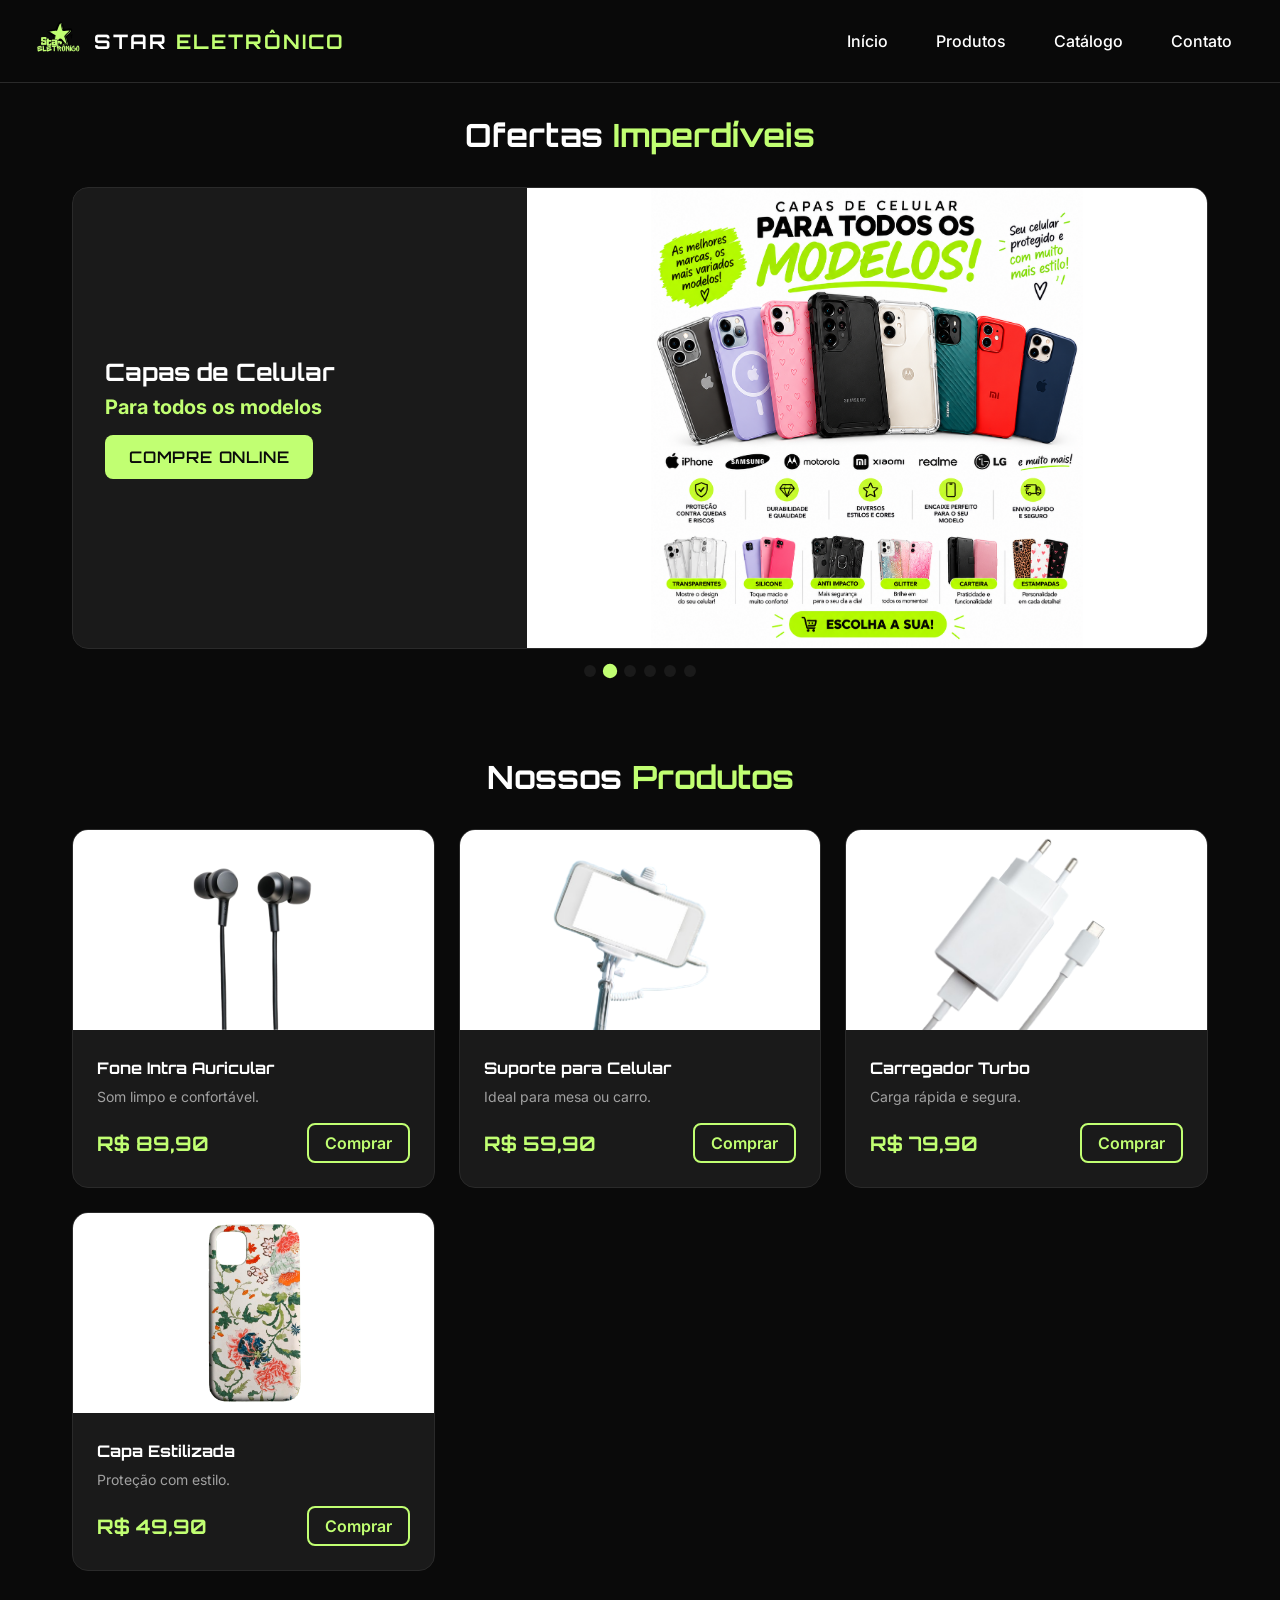
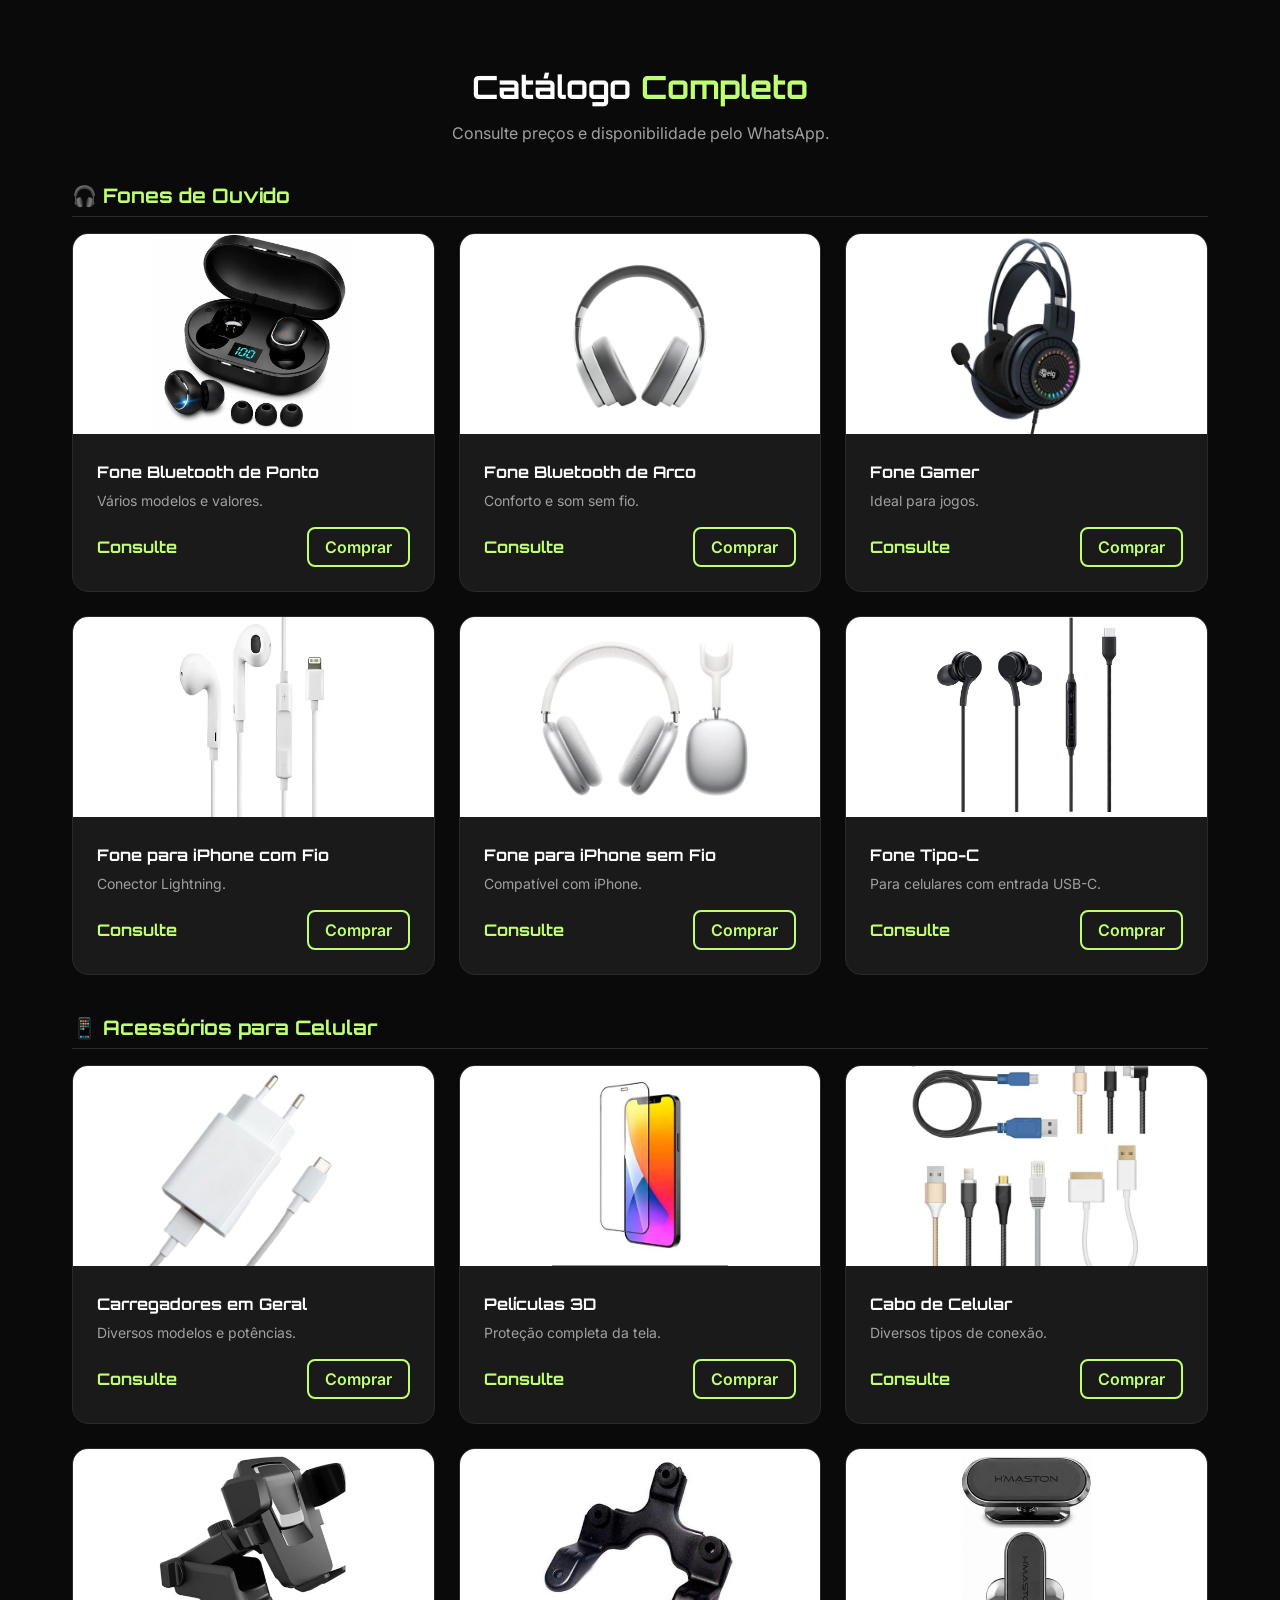
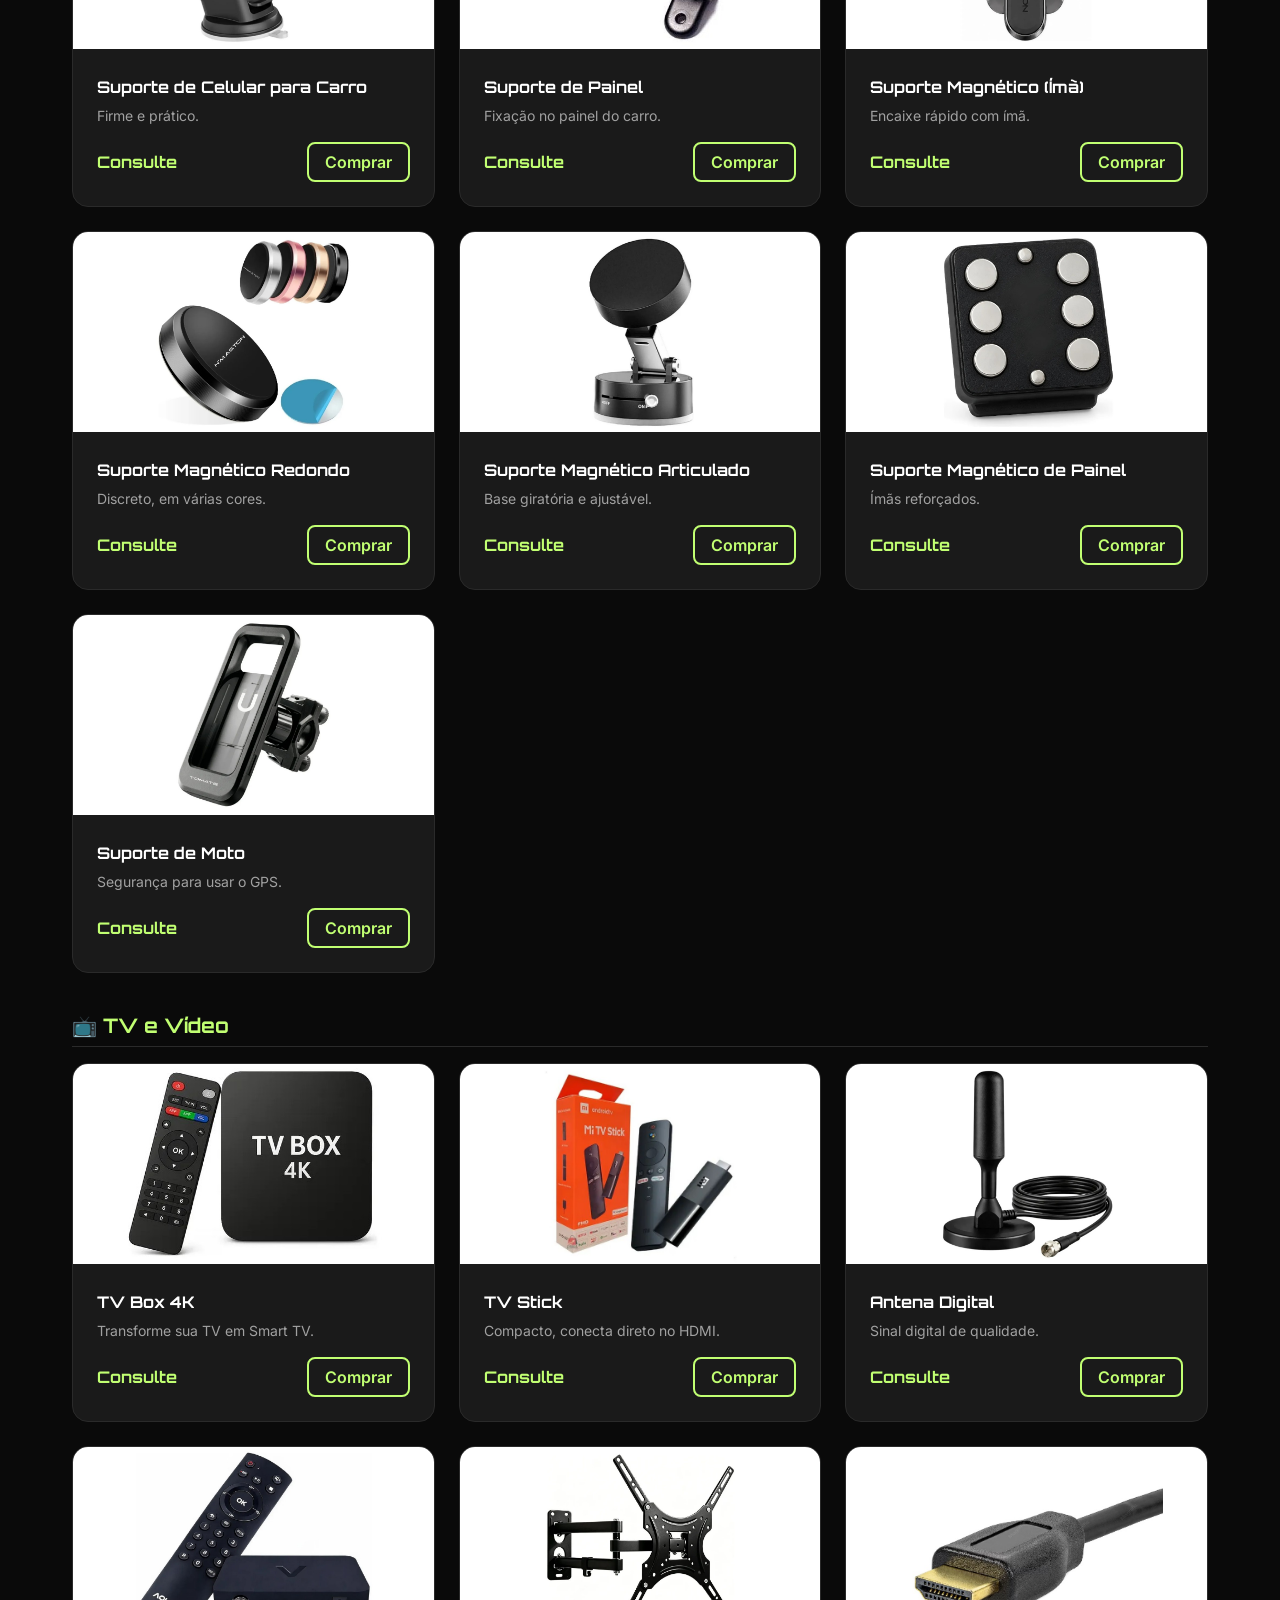
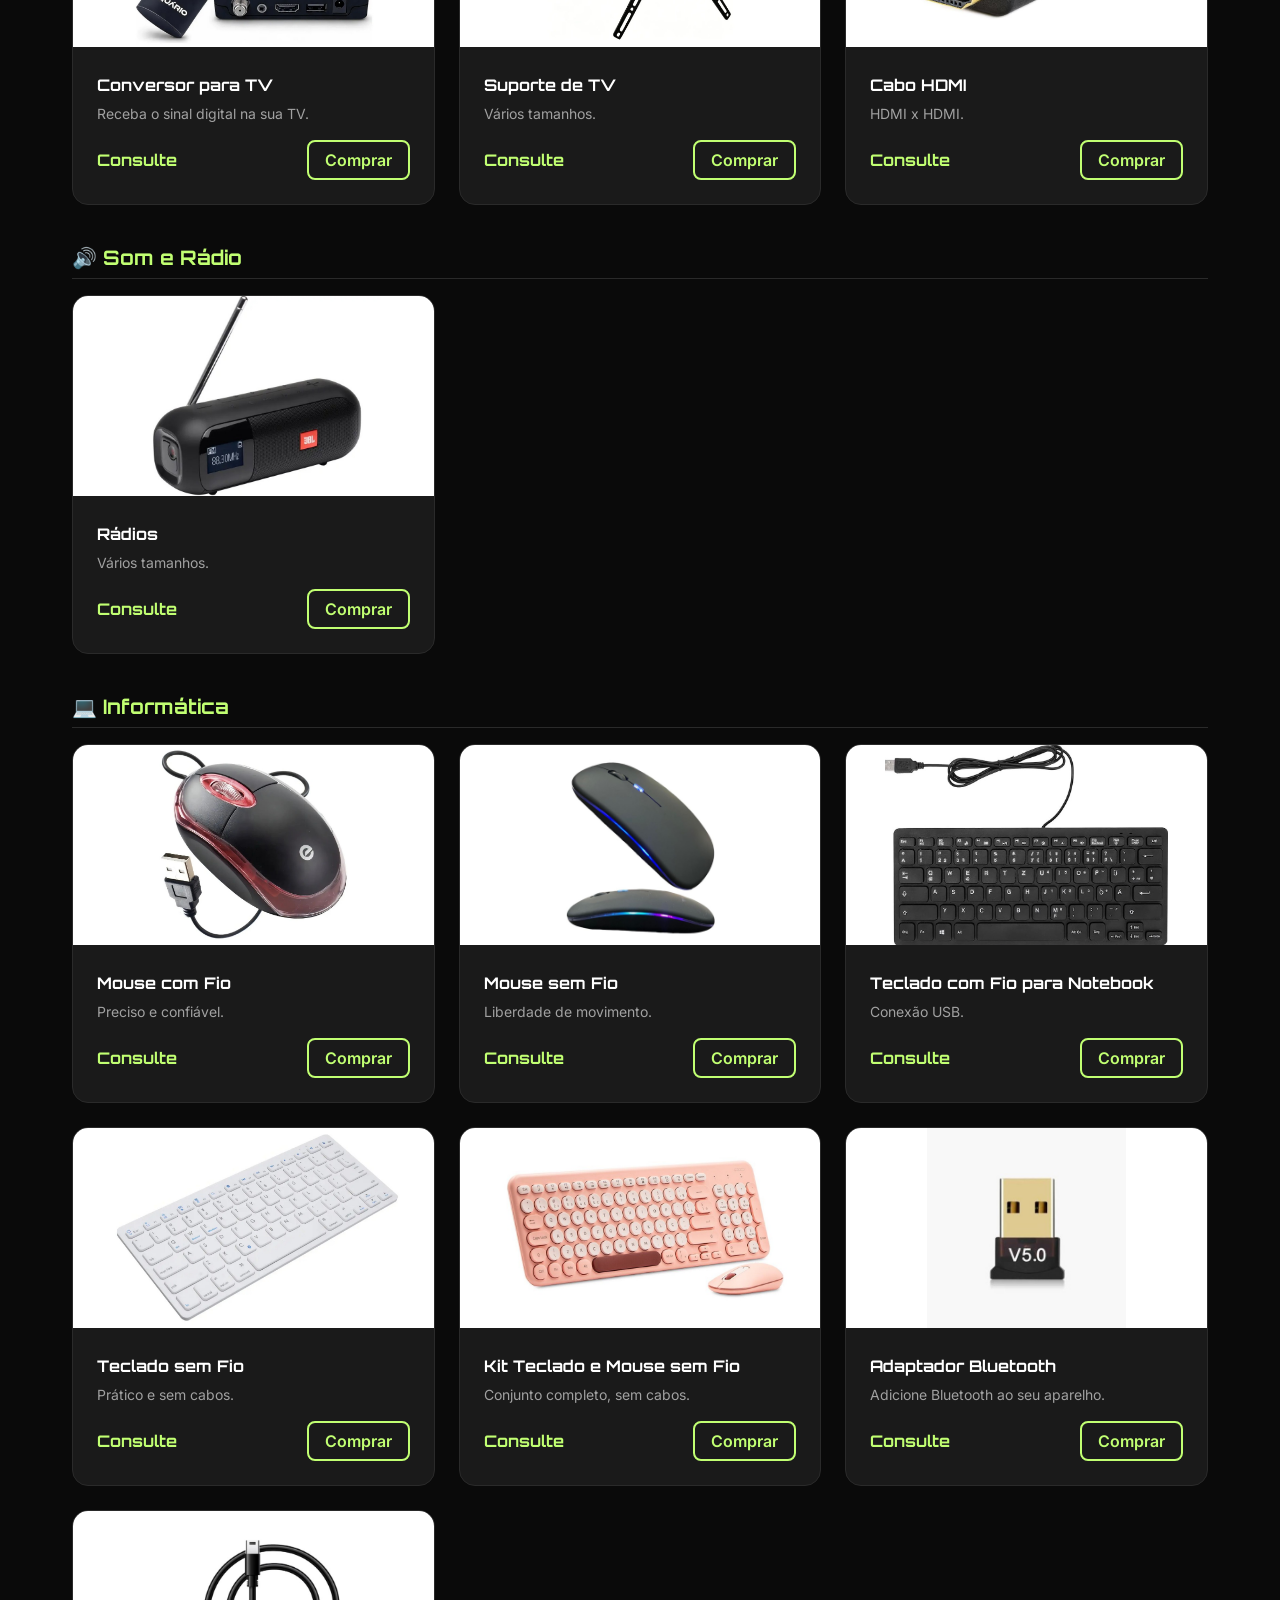
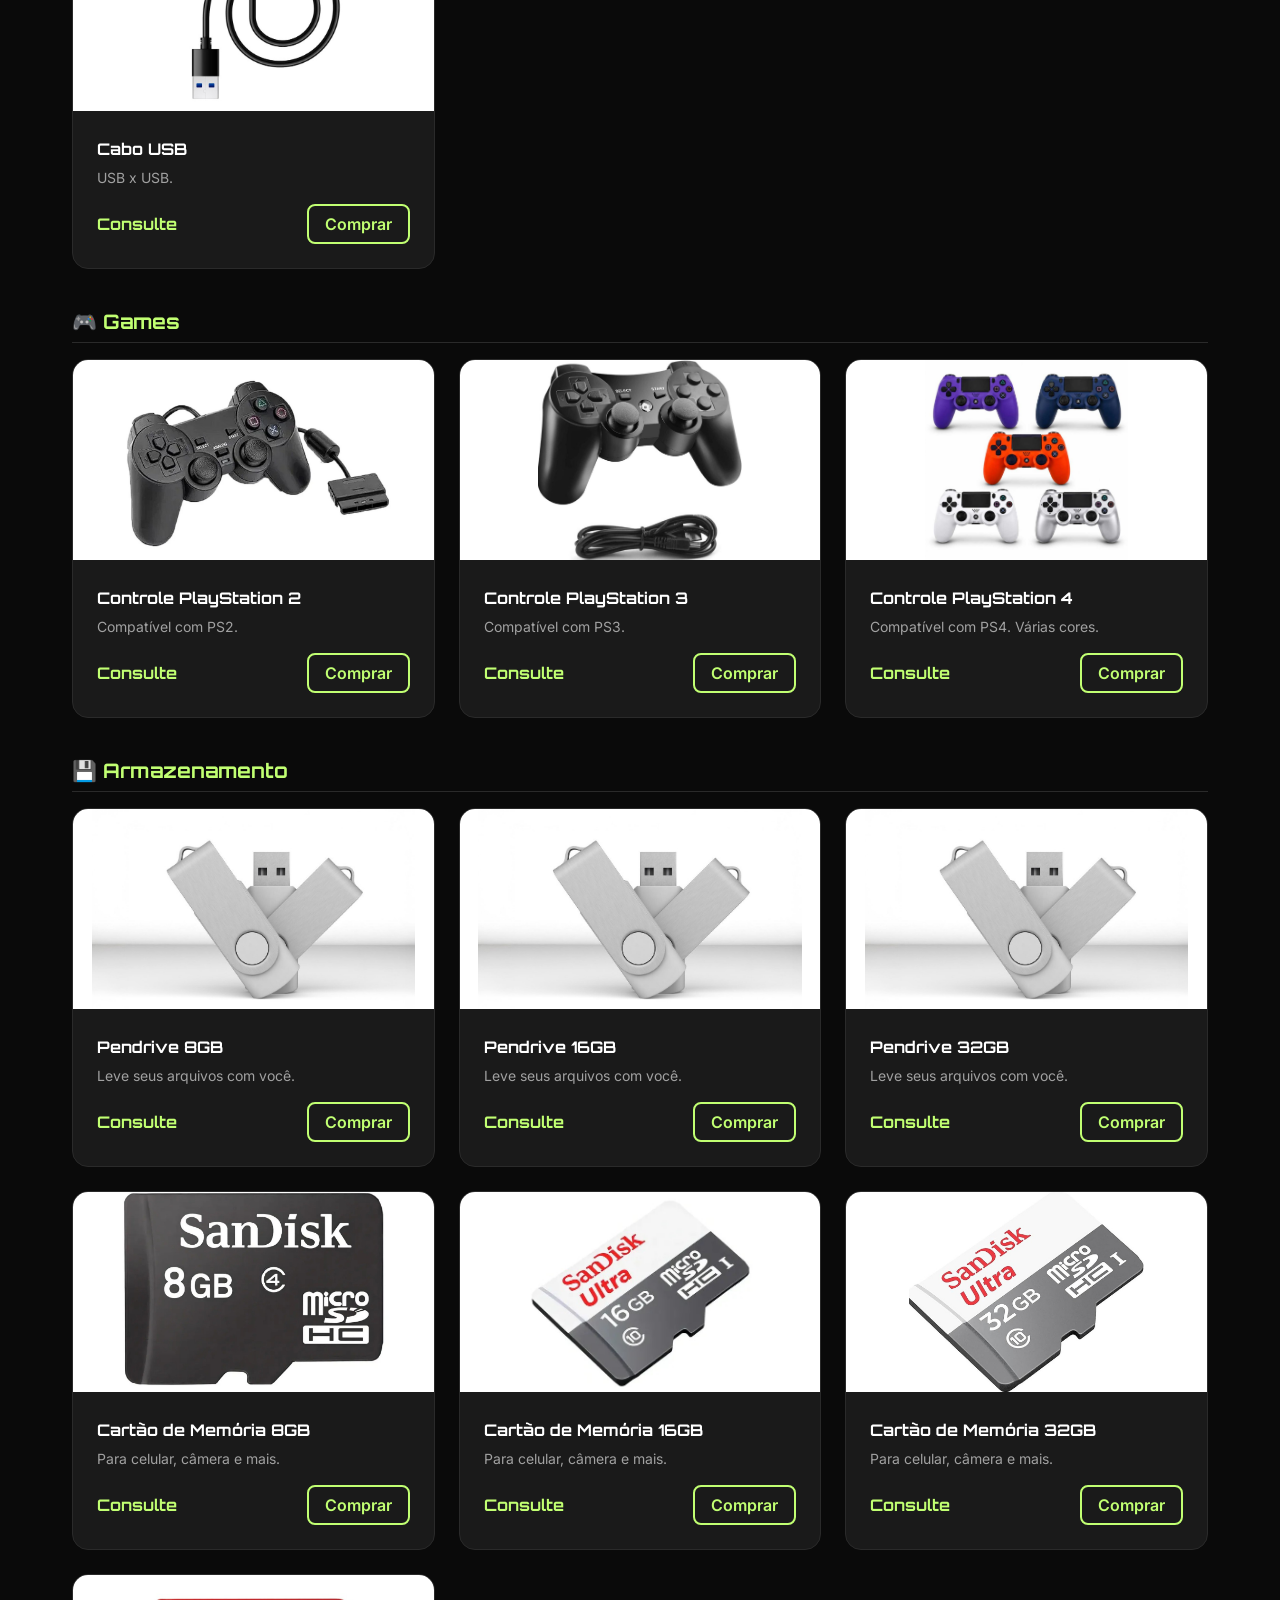
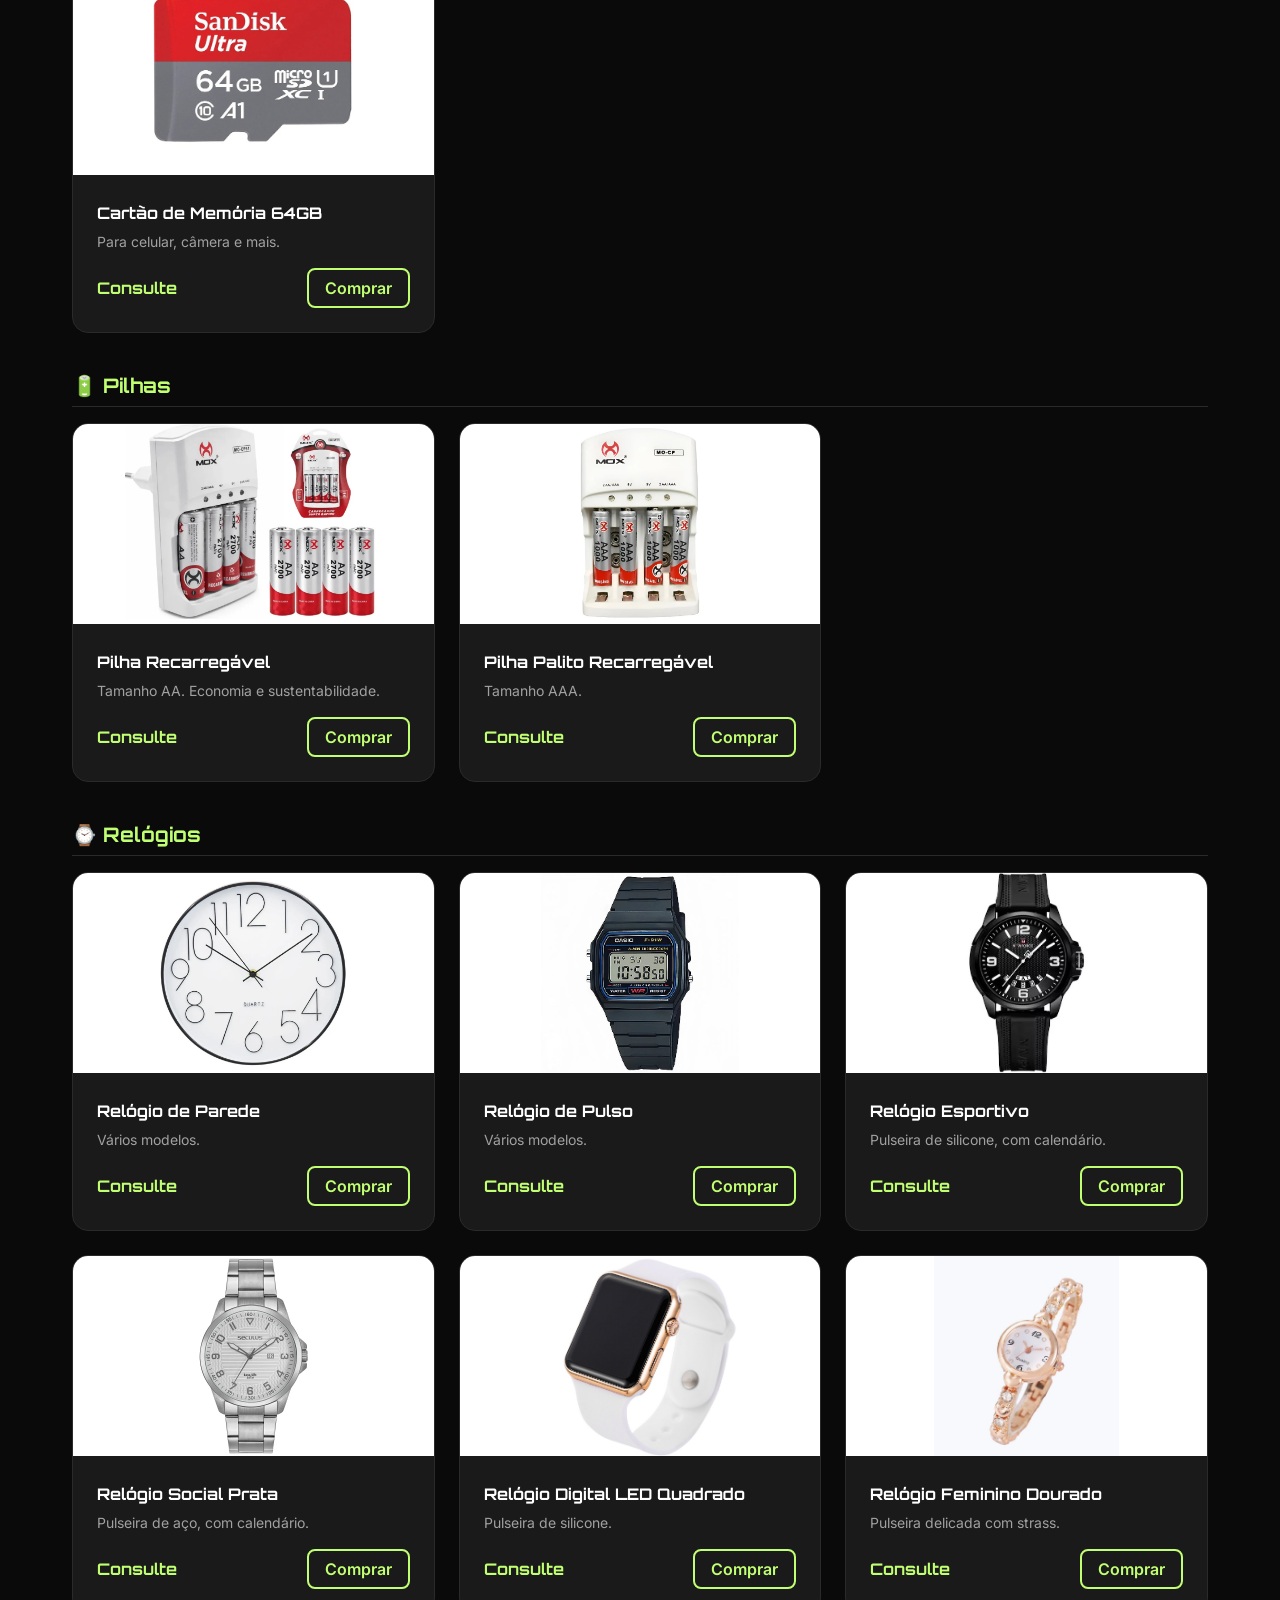
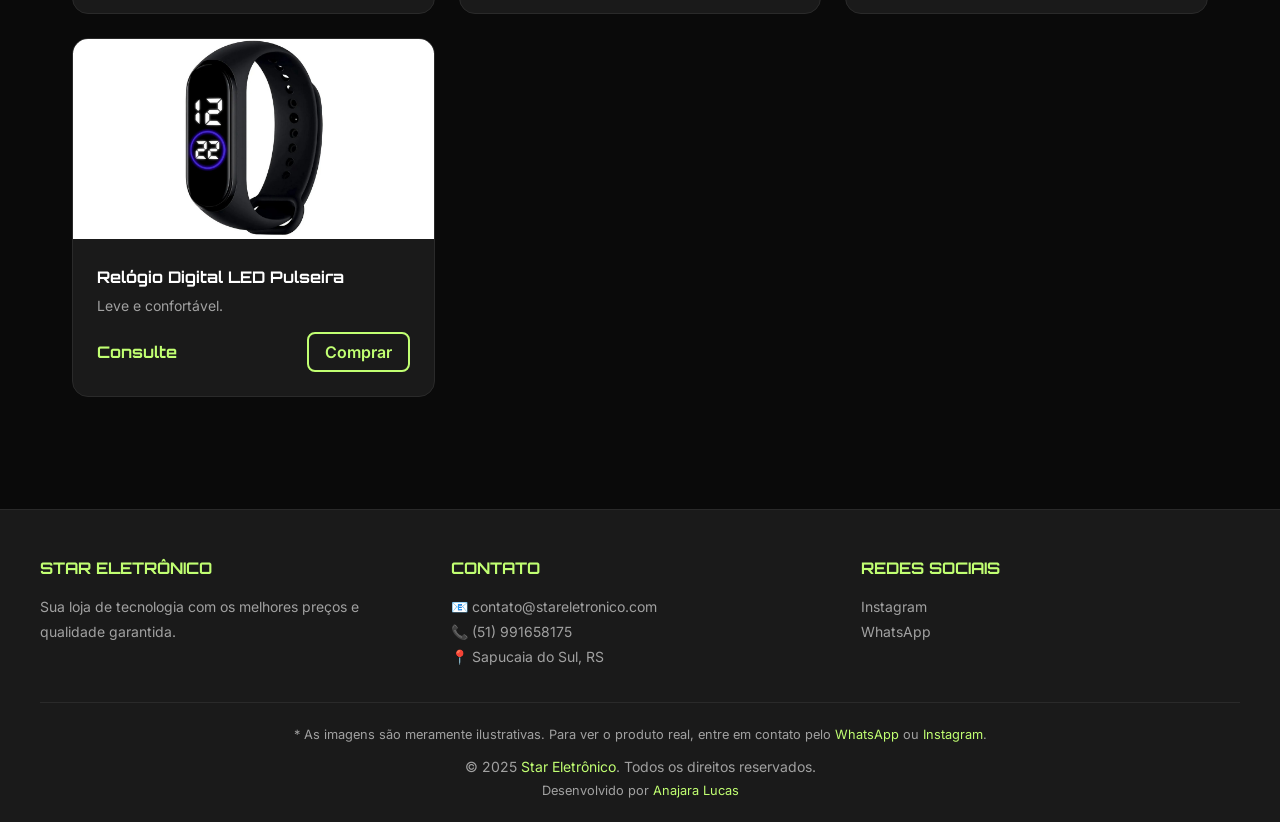
==== commit 8dd39b48: "Adiciona aviso de imagens ilustrativas e crédito no rodapé Co-Authored-By: Claude Opus 5.5 <noreply@" ====
--- a/index.html
+++ b/index.html
@@ -233,7 +233,15 @@
   </div>
 
   <div class="footer-bottom">
-    © 2025 <span>Star Eletrônico</span>. Todos os direitos reservados.
+    <p class="footer-disclaimer">
+      * As imagens são meramente ilustrativas. Para ver o produto real, entre em contato pelo
+      <a href="https://wa.me/5551991658175" target="_blank">WhatsApp</a> ou
+      <a href="https://www.instagram.com/stareletronicos_/" target="_blank">Instagram</a>.
+    </p>
+    <p>© 2025 <span>Star Eletrônico</span>. Todos os direitos reservados.</p>
+    <p class="footer-credit">
+      Desenvolvido por <a href="https://anajaraa.github.io/anajaramlucas/" target="_blank">Anajara Lucas</a>
+    </p>
   </div>
 </footer>
 
--- a/style.css
+++ b/style.css
@@ -360,6 +360,28 @@
   color: var(--primary);
 }
 
+.footer-bottom p + p {
+  margin-top: 0.5rem;
+}
+
+.footer-bottom a {
+  color: var(--primary);
+  text-decoration: none;
+}
+
+.footer-bottom a:hover {
+  text-decoration: underline;
+}
+
+.footer-disclaimer {
+  font-size: 0.8rem;
+  margin-bottom: 1rem;
+}
+
+.footer-credit {
+  font-size: 0.8rem;
+}
+
 /* ================= RESPONSIVE ================= */
 @media (max-width: 768px) {
   .navbar {
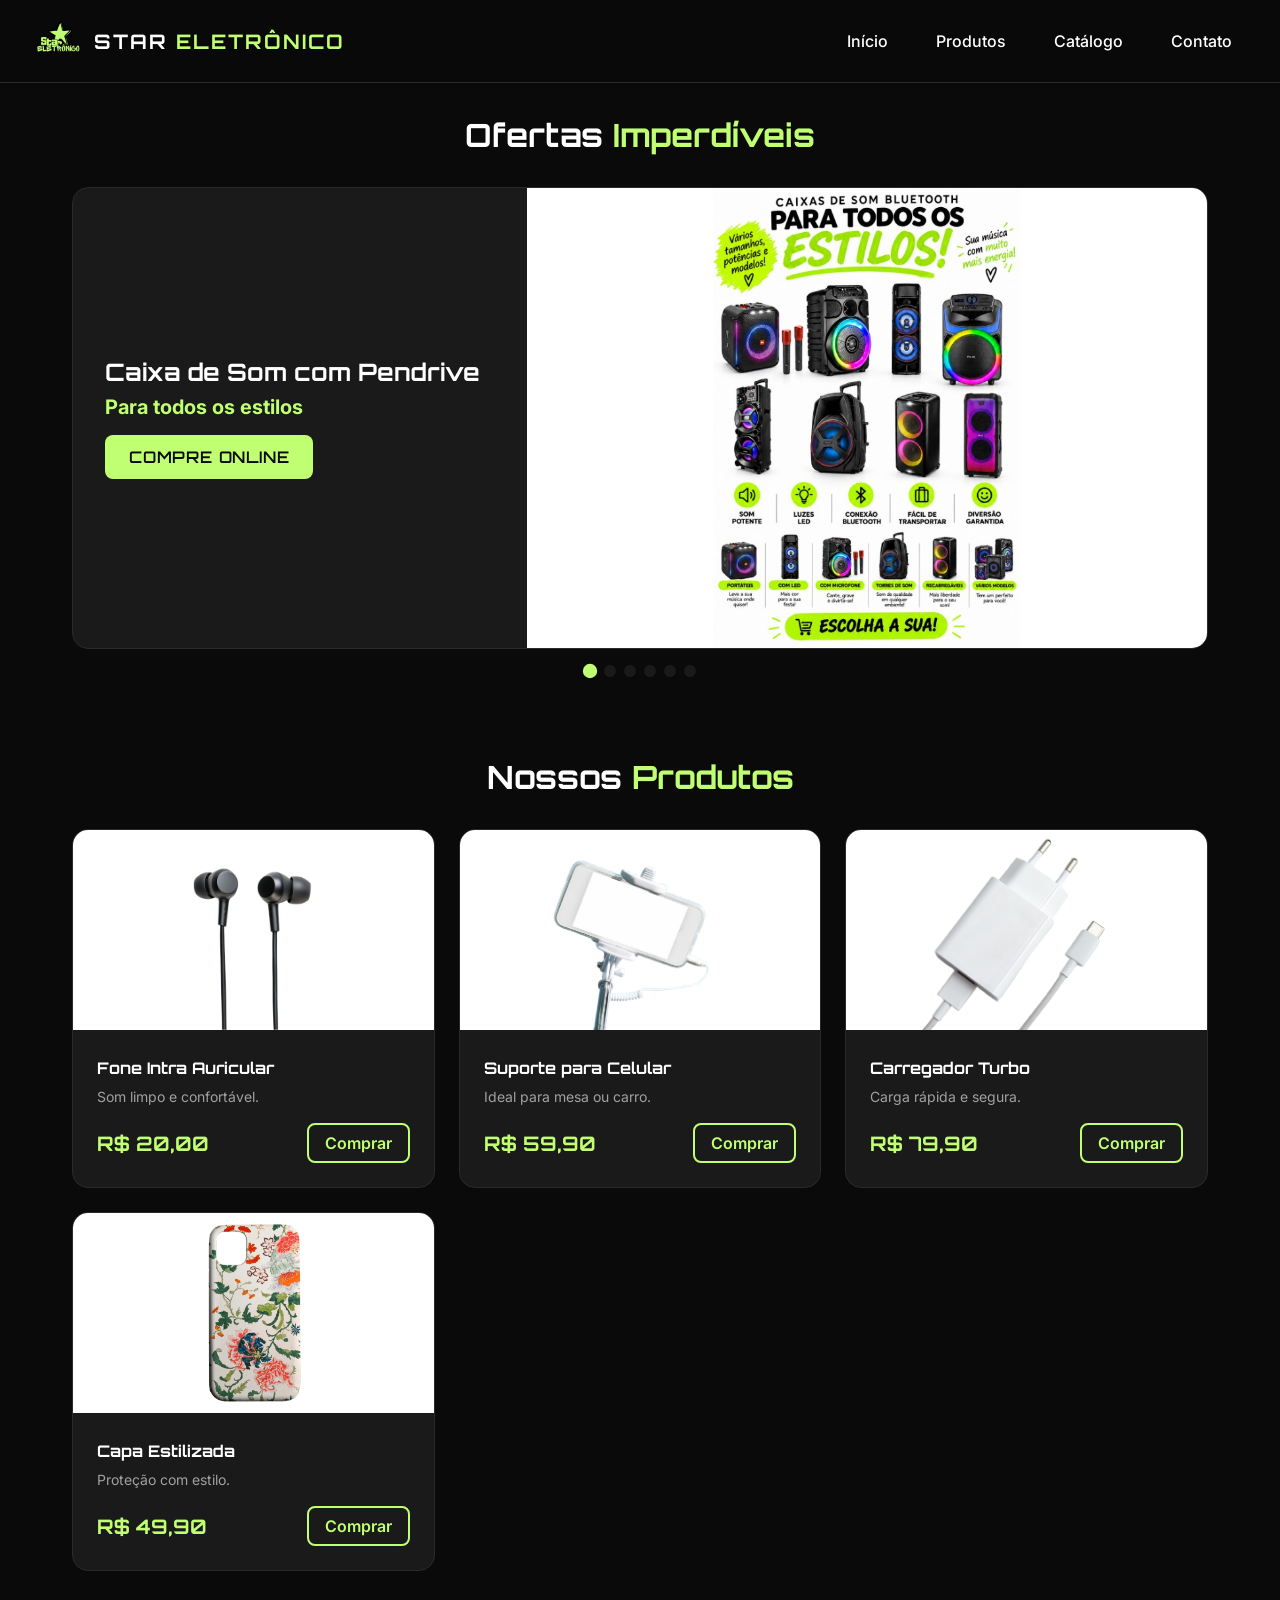
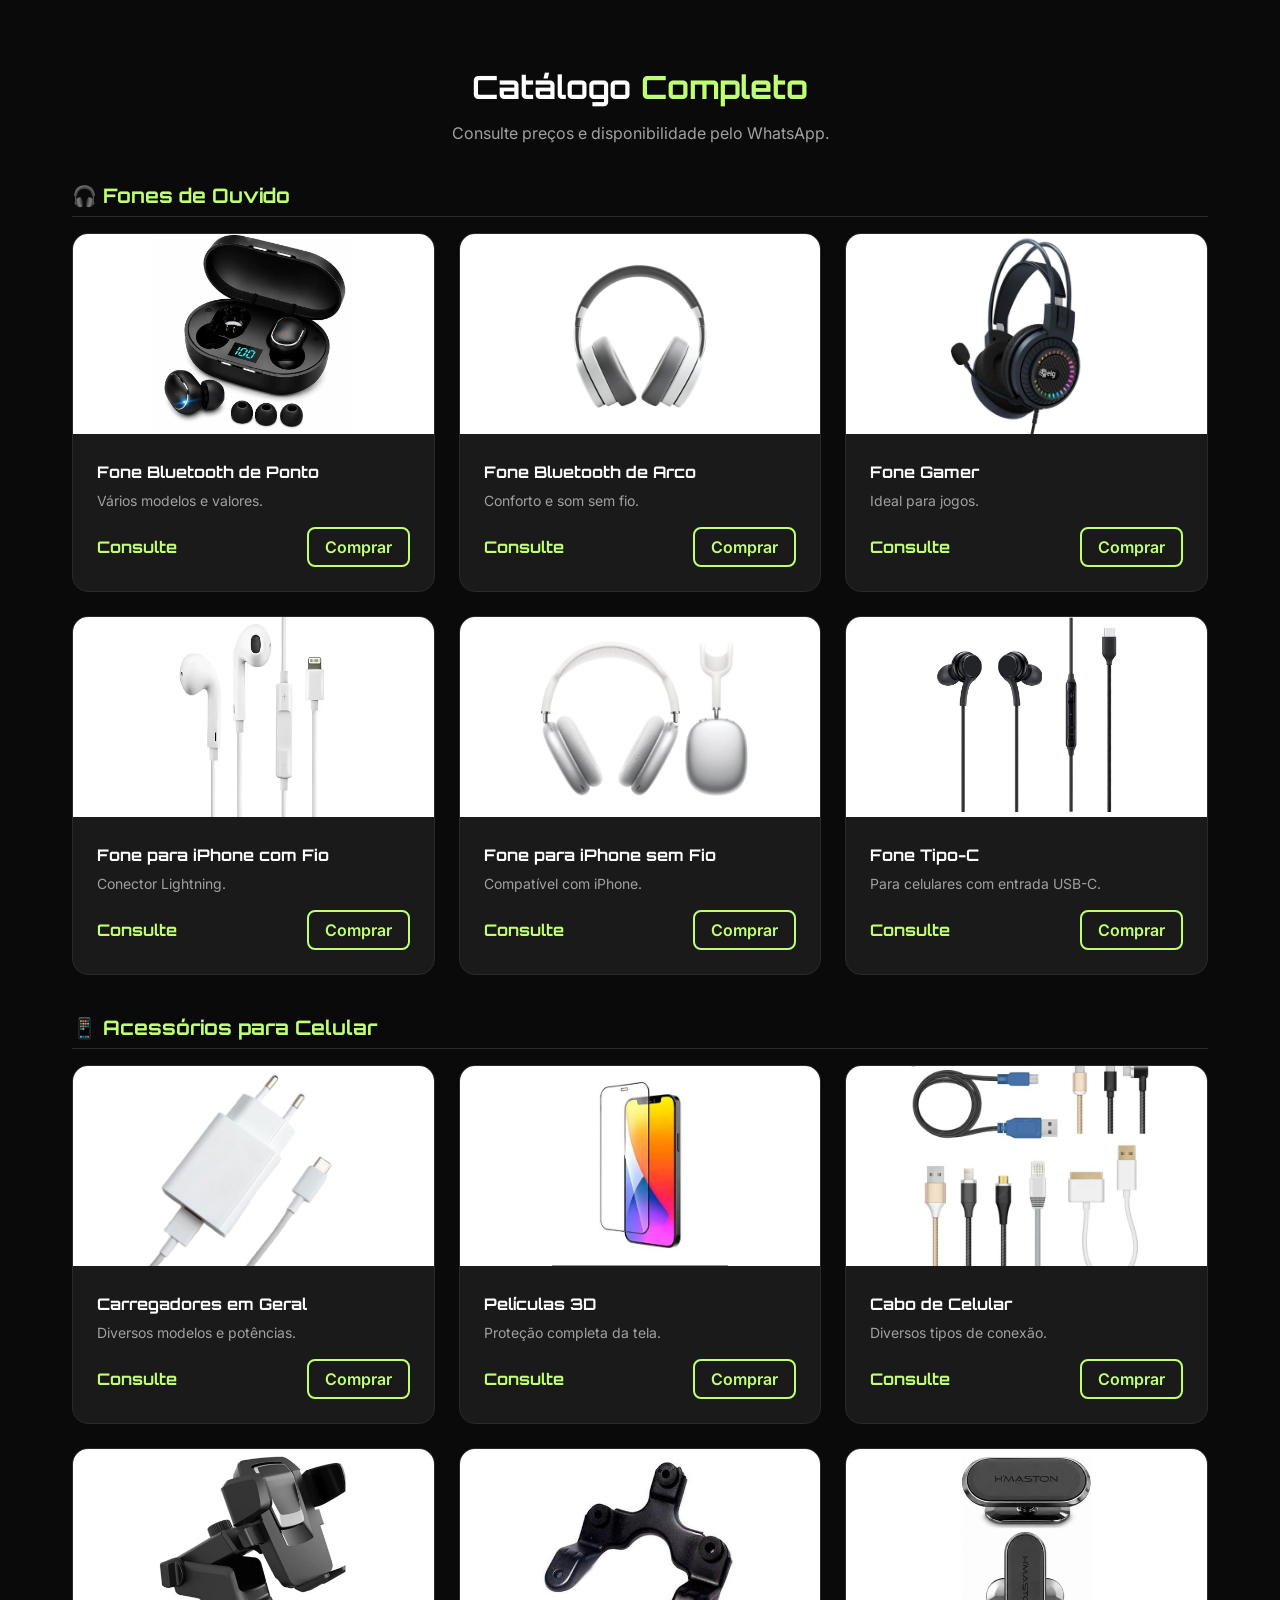
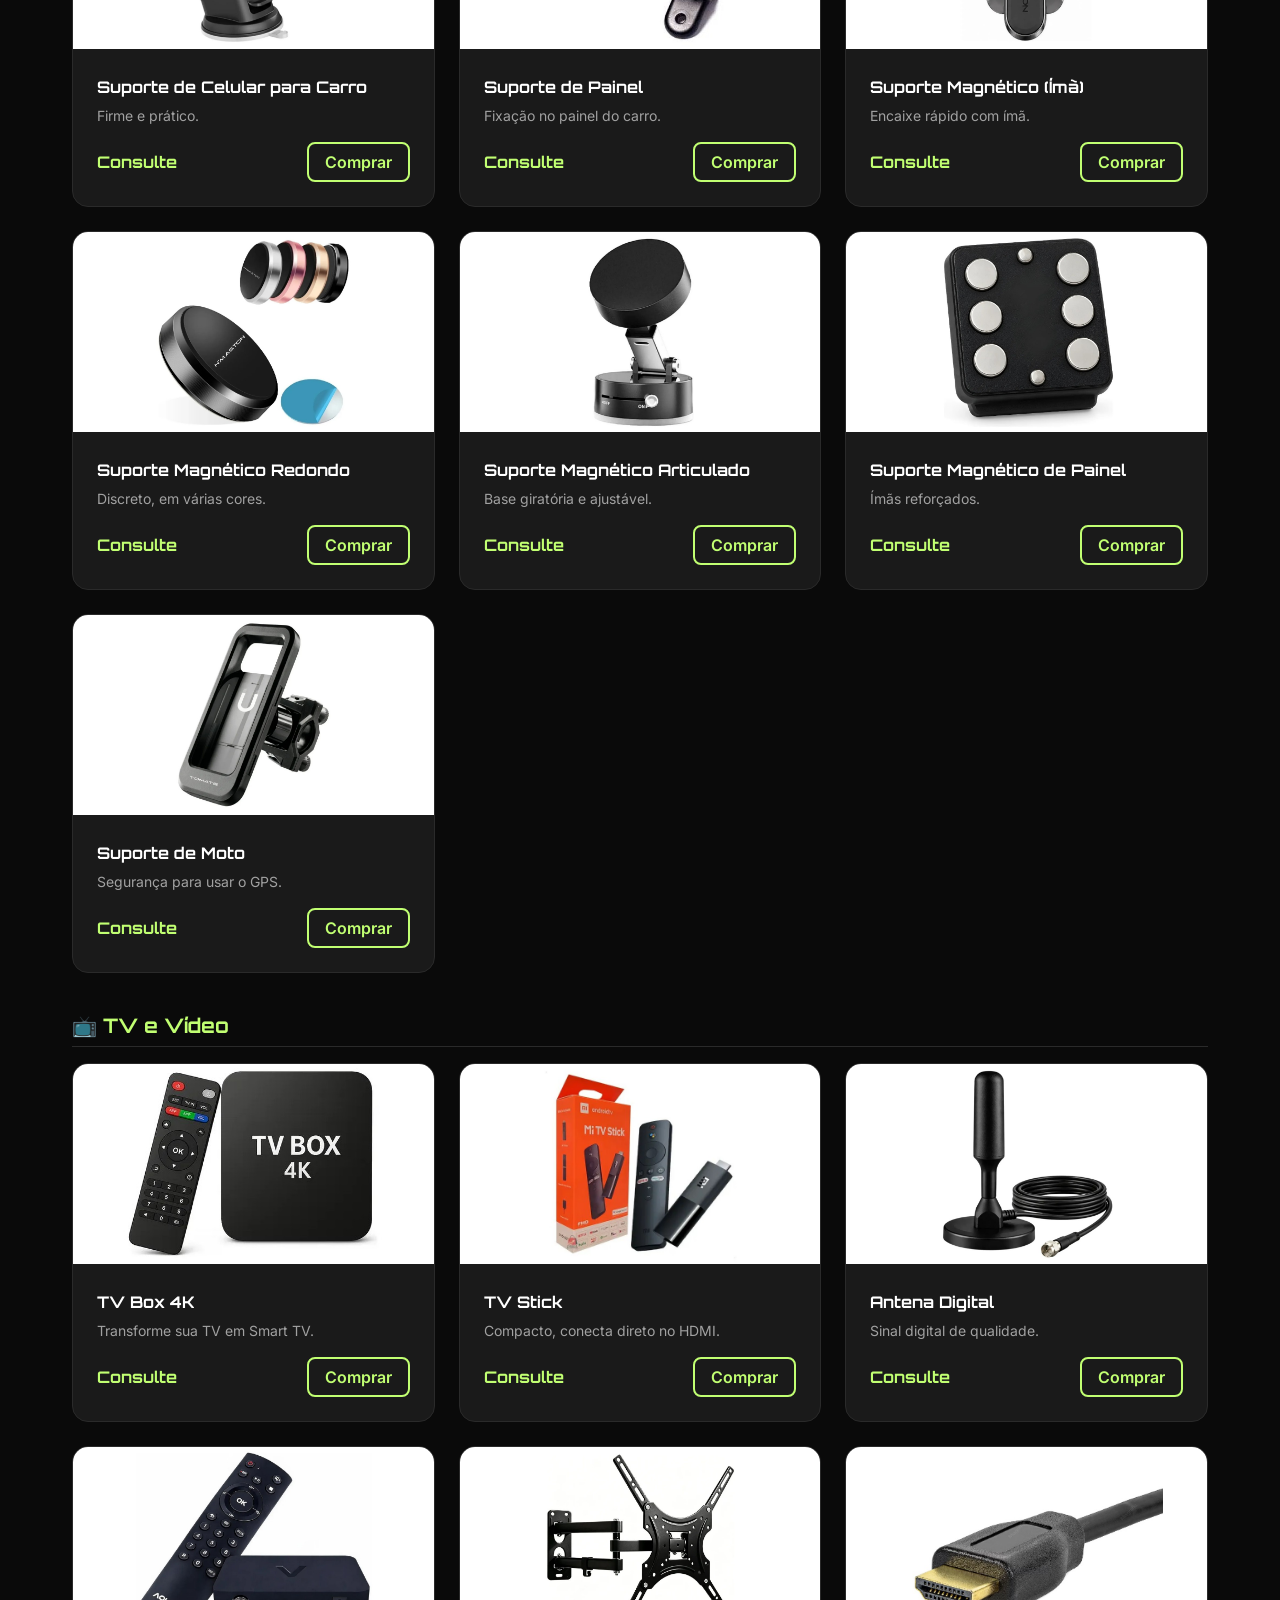
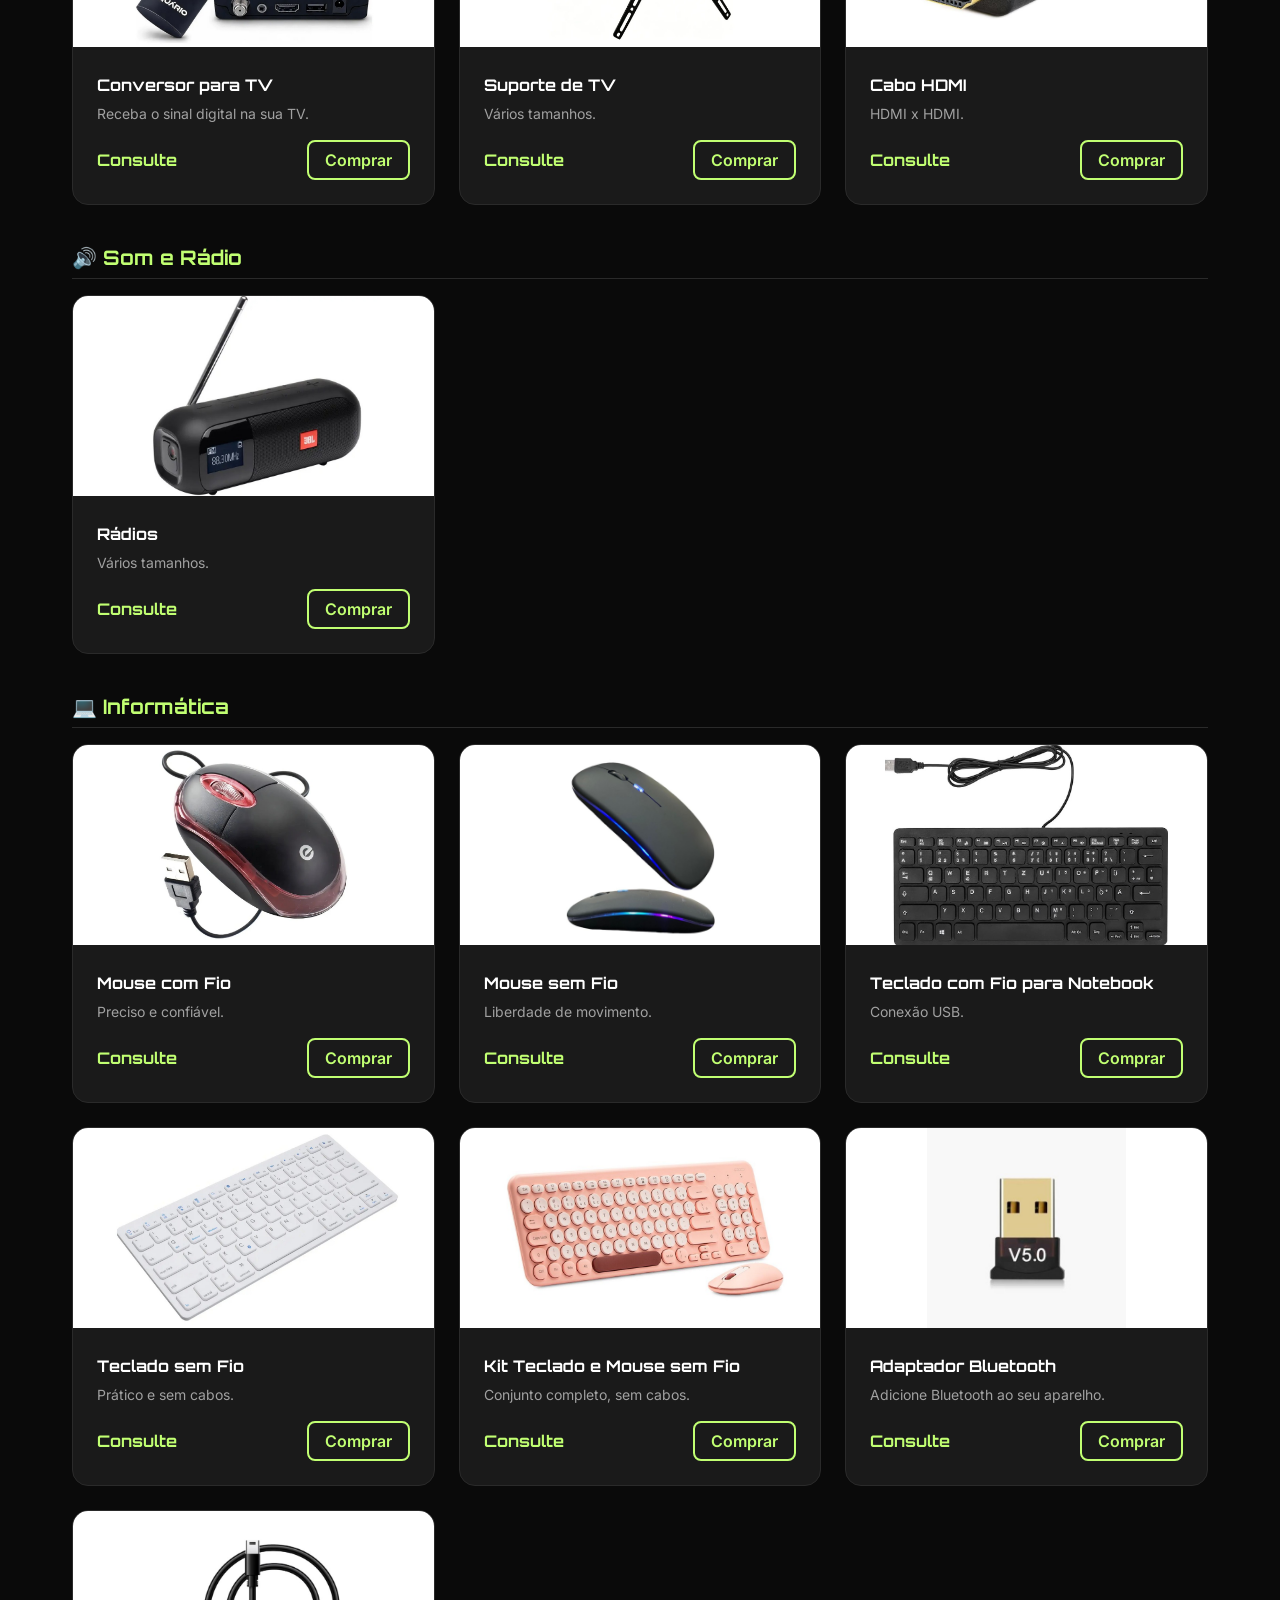
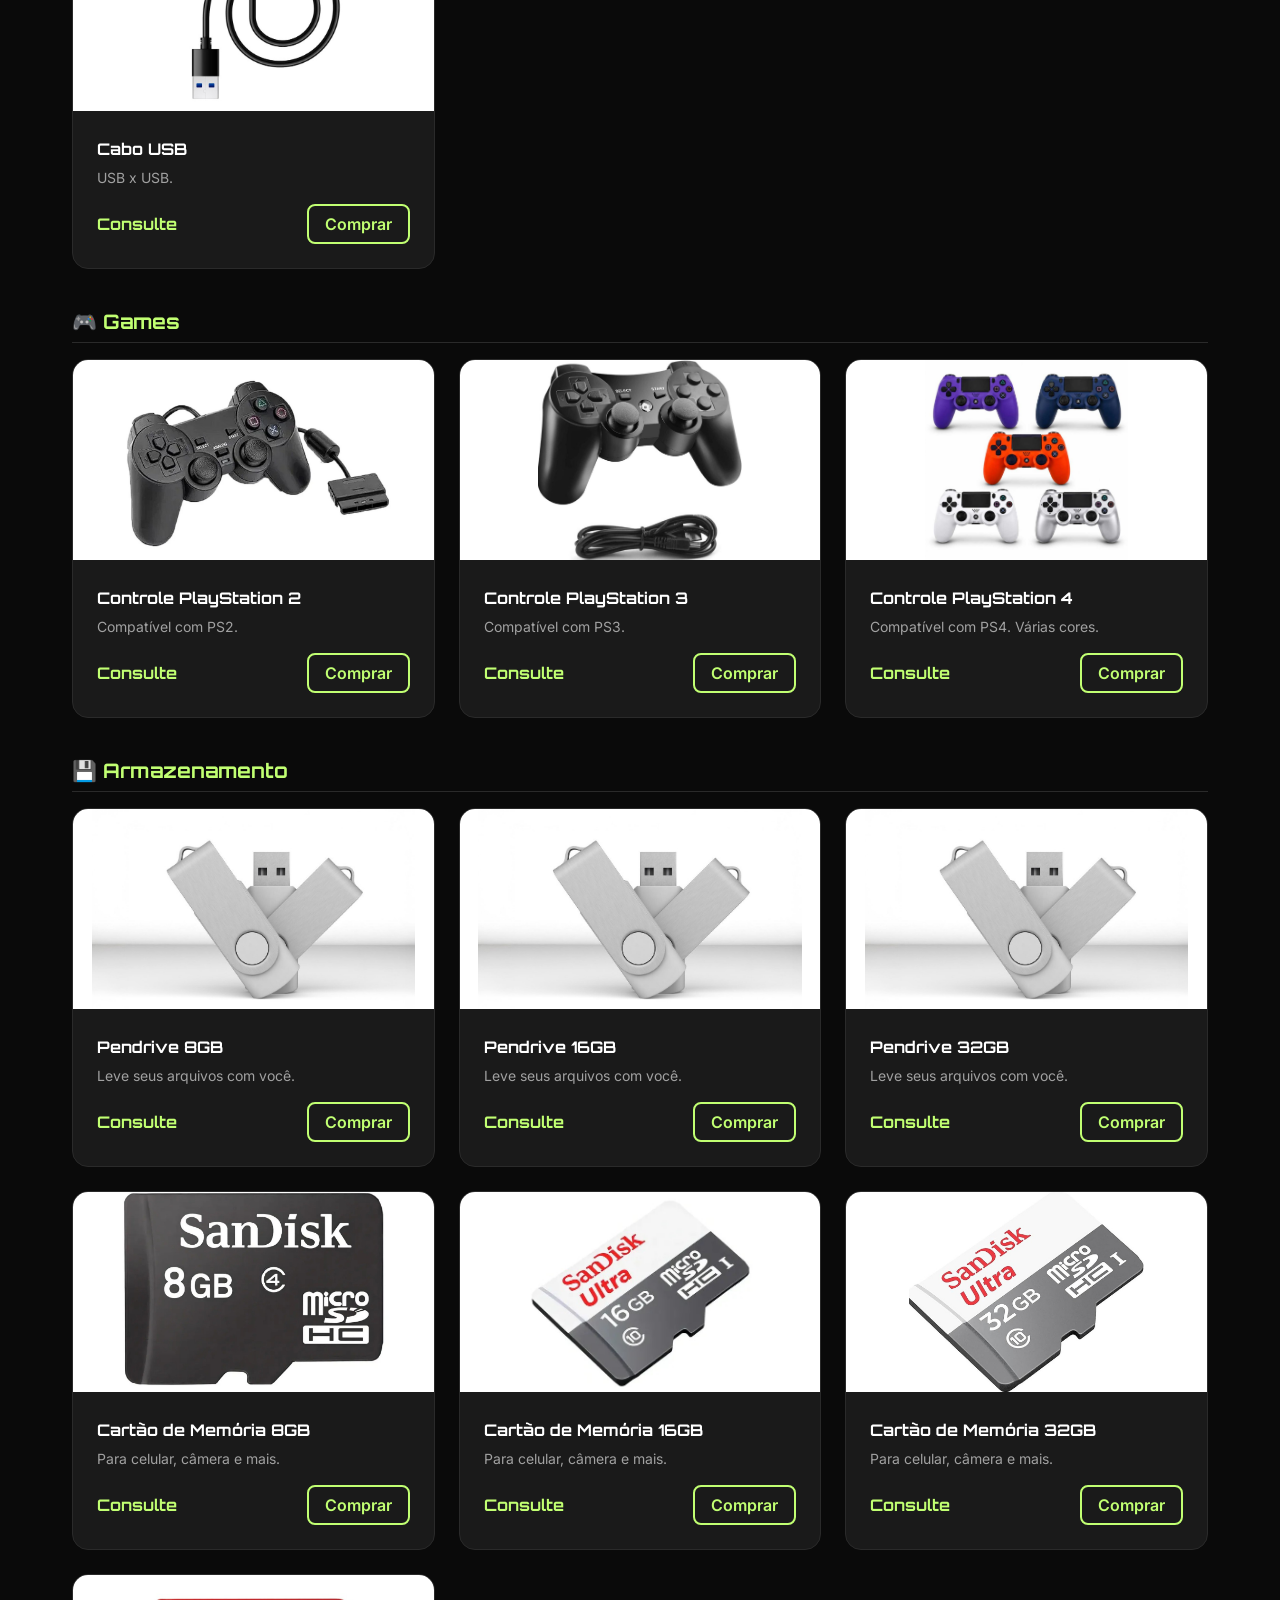
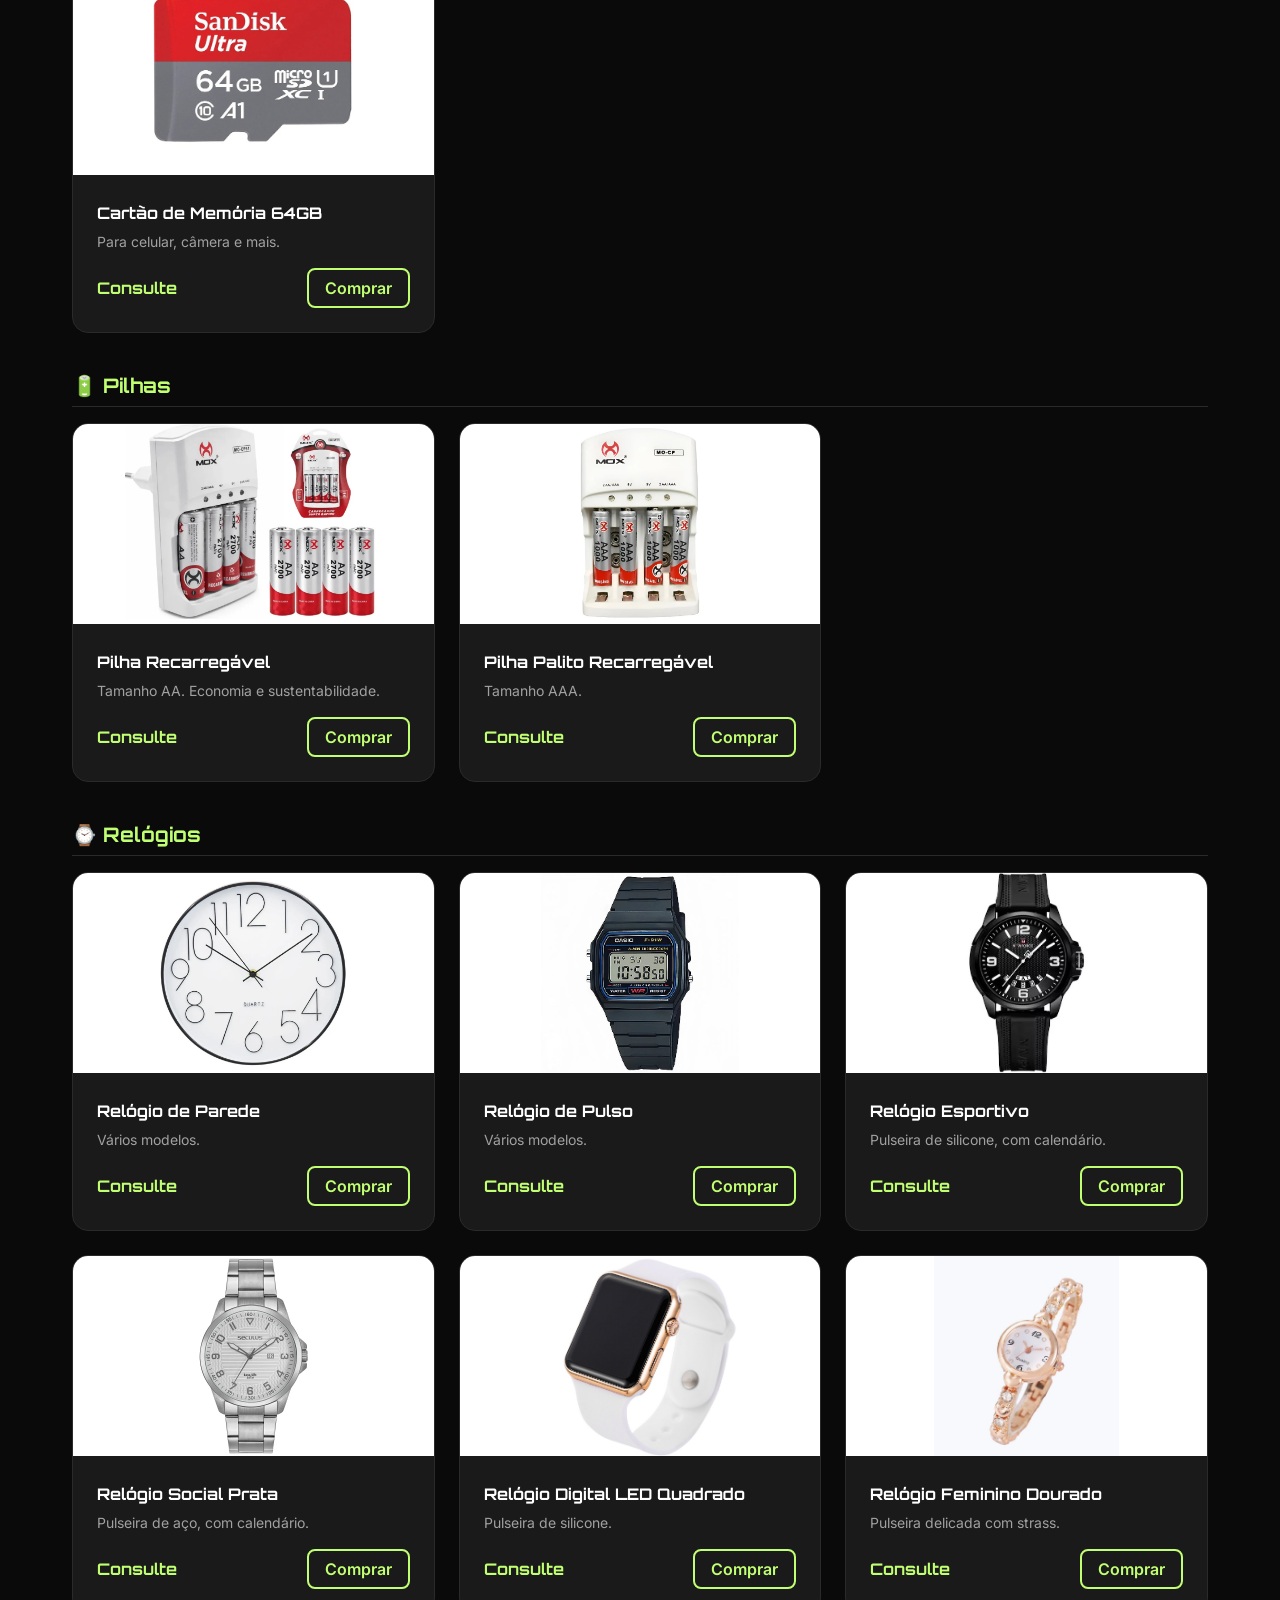
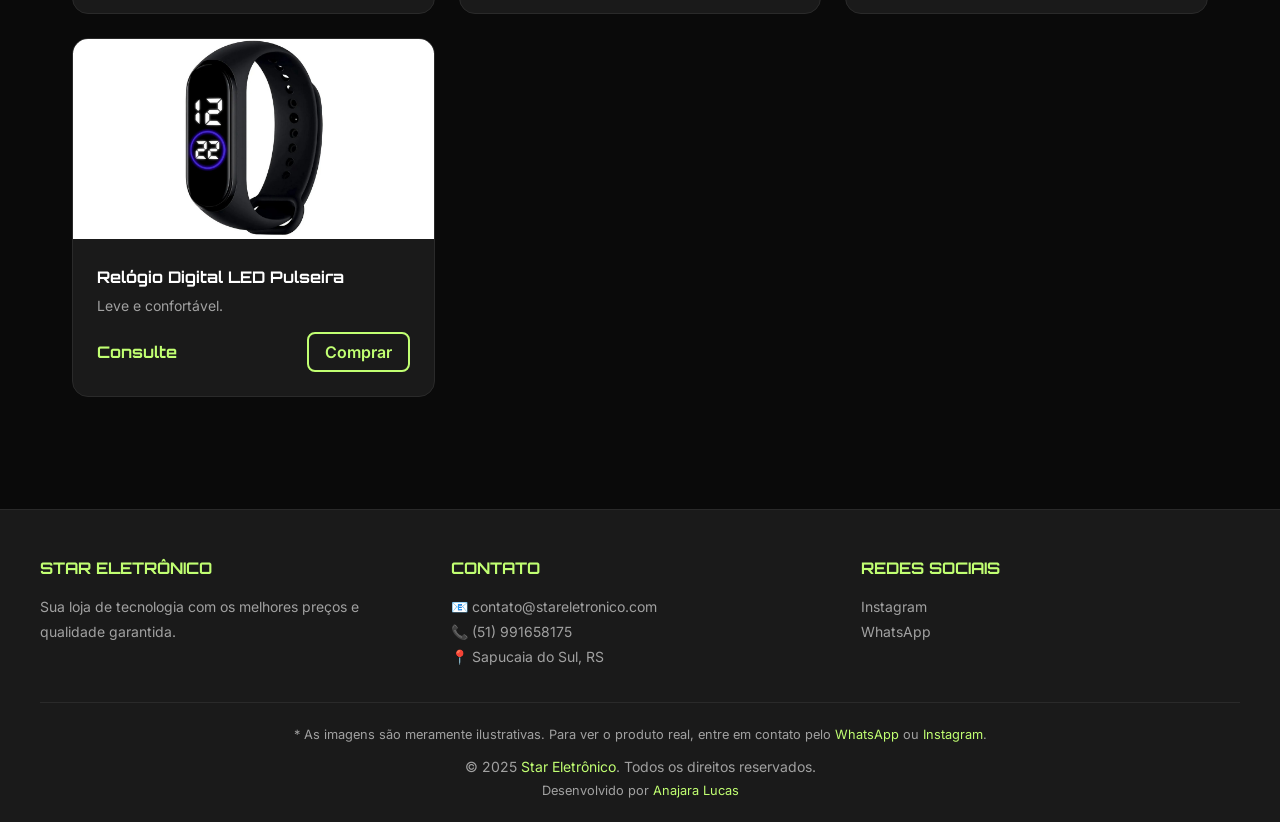
==== commit b58f07f2: "Altera preço do Fone Intra Auricular para R$ 20,00 Co-Authored-By: Claude Opus 5.5 <noreply@anthropi" ====
--- a/index.html
+++ b/index.html
@@ -6,6 +6,11 @@
   <title>Star Eletrônico | Sua Loja de Tecnologia</title>
   <meta name="description" content="Star Eletrônico - Sua loja de eletrônicos com os melhores preços.">
 
+  <!-- Ícone da aba -->
+  <link rel="icon" href="favicon.svg" type="image/svg+xml">
+  <link rel="icon" href="favicon-32.png" type="image/png" sizes="32x32">
+  <link rel="apple-touch-icon" href="logo.png">
+
   <!-- Fonts -->
   <link href="https://fonts.googleapis.com/css2?family=Orbitron:wght@400;700;900&family=Inter:wght@400;500;600&display=swap" rel="stylesheet">
 
@@ -138,7 +143,7 @@
         <h3>Fone Intra Auricular</h3>
         <p>Som limpo e confortável.</p>
         <div class="product-price">
-          <span class="price">R$ 89,90</span>
+          <span class="price">R$ 20,00</span>
           <a class="btn-buy"
              href="https://wa.me/5551991658175?text=Olá,%20tenho%20interesse%20no%20produto:%20Fone%20Intra%20Auricular"
              target="_blank">
